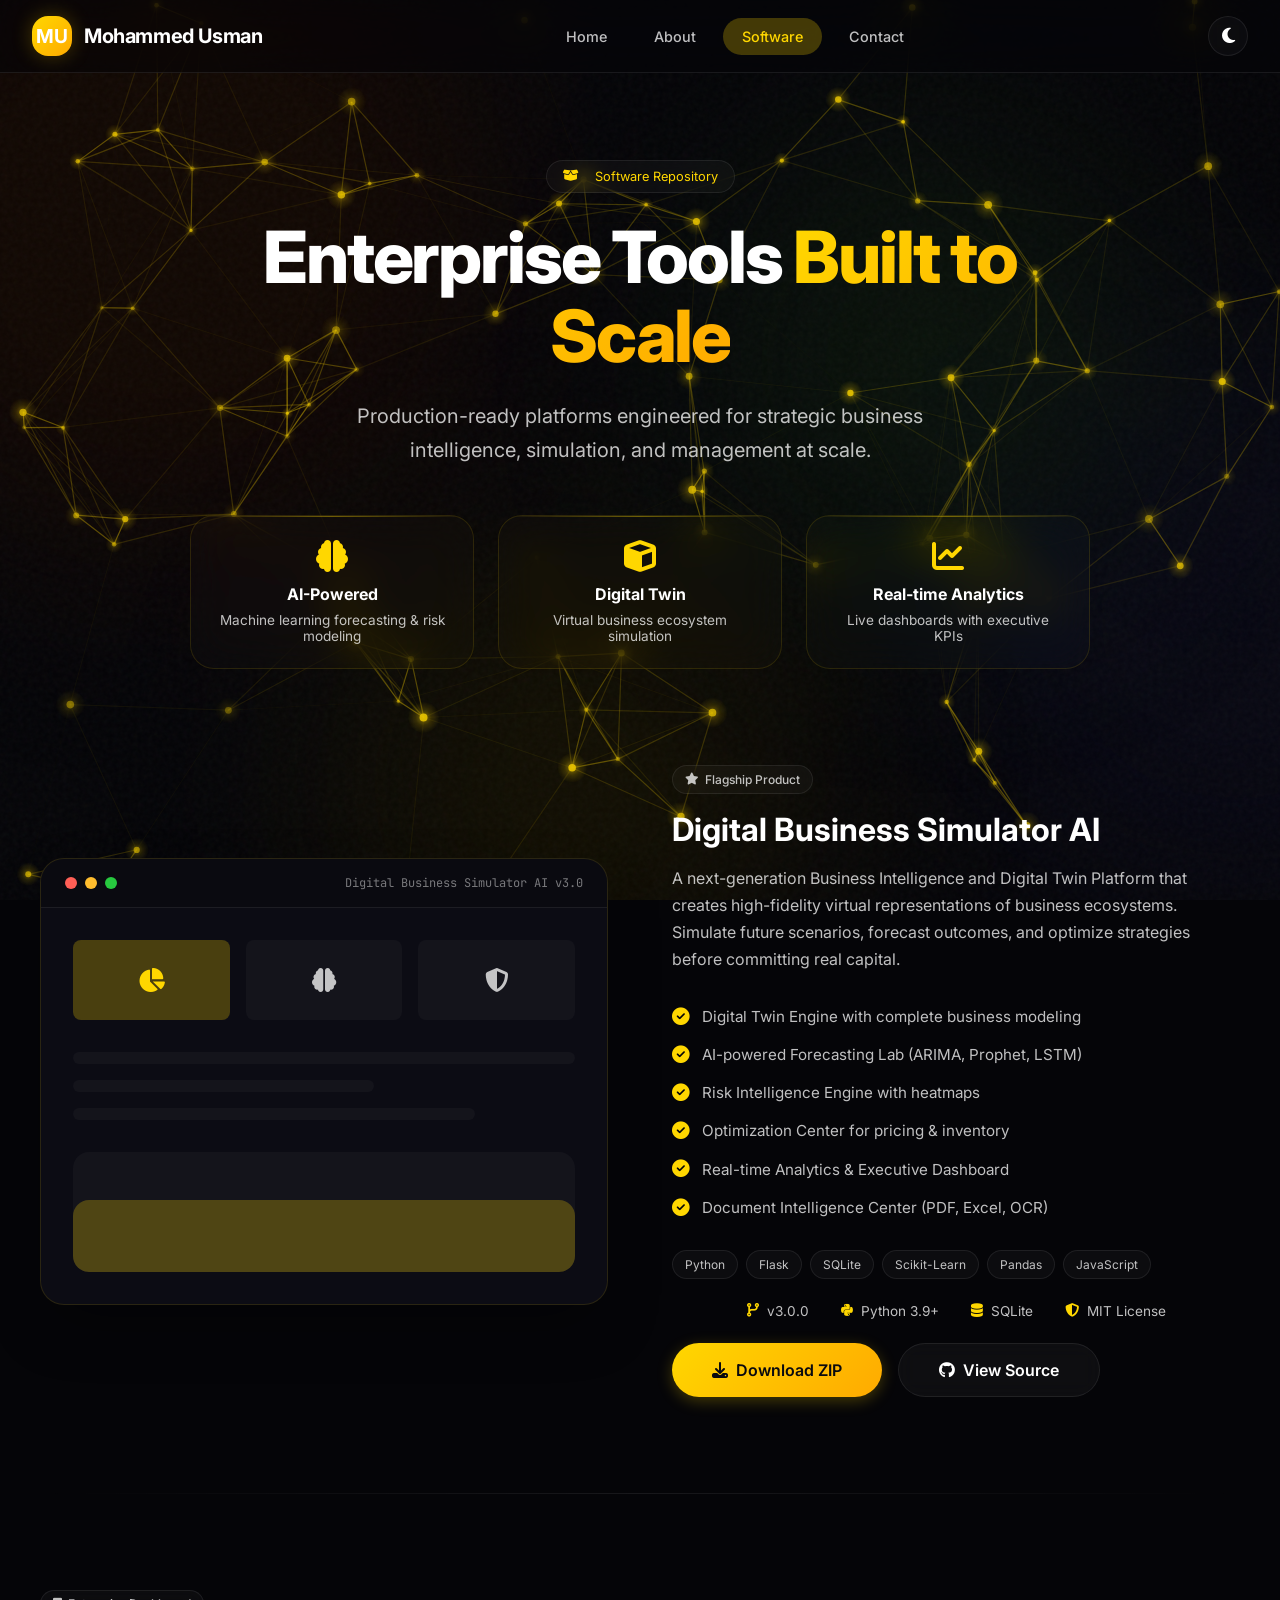
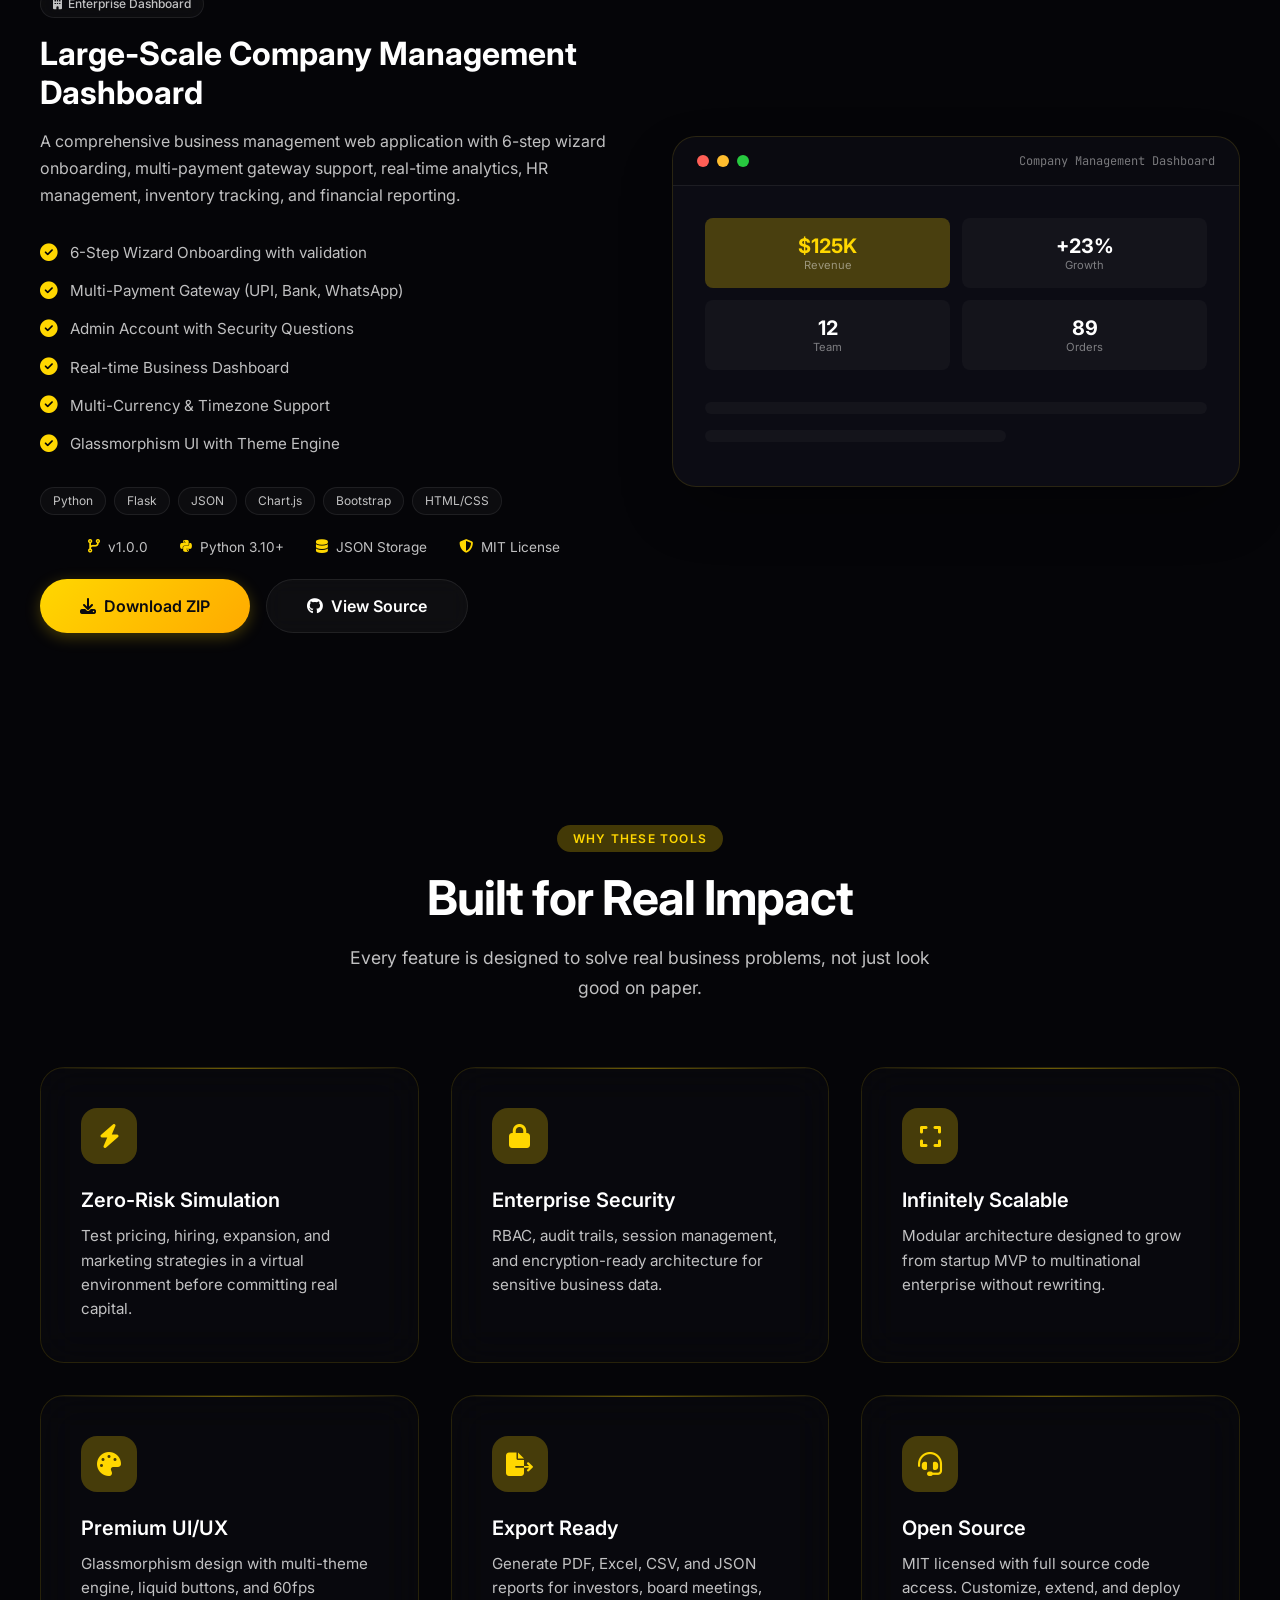
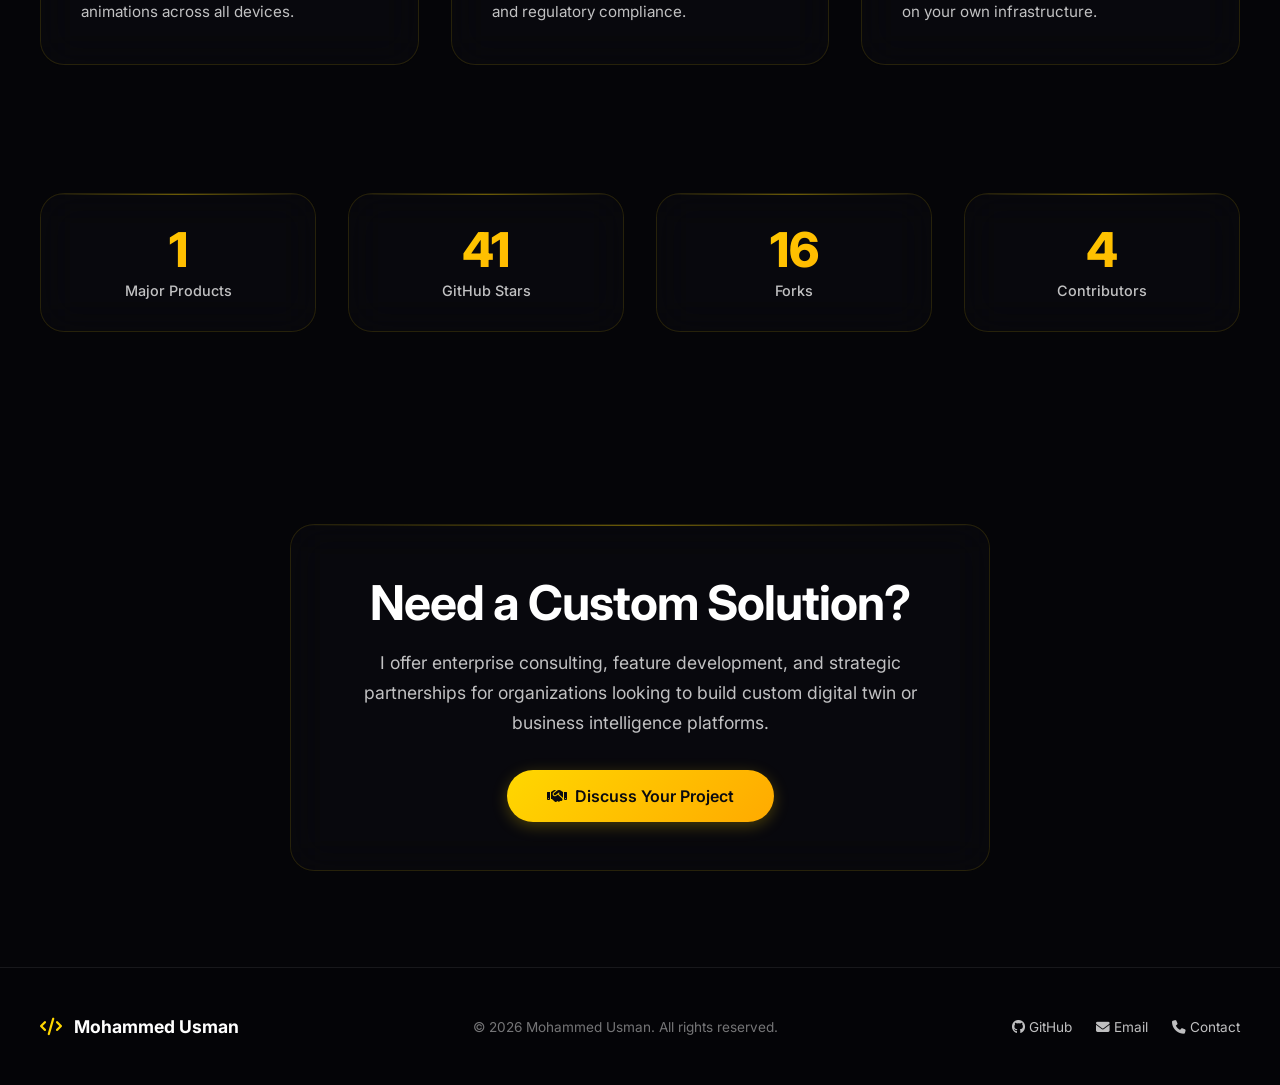
==== software.html @ 1afa6687 "Update download links for Business Simulator ZIP" ====
<!DOCTYPE html>
<html lang="en">
<head>
  <meta charset="UTF-8">
  <meta name="viewport" content="width=device-width, initial-scale=1.0">
  <title>Software | Mohammed Usman — Enterprise Solutions</title>
  <meta name="description" content="Download and explore enterprise software by Mohammed Usman including Digital Business Simulator AI and Large-Scale Company Management Dashboard.">
  <link rel="preconnect" href="https://fonts.googleapis.com">
  <link rel="preconnect" href="https://fonts.gstatic.com" crossorigin>
  <link href="https://fonts.googleapis.com/css2?family=Inter:wght@300;400;500;600;700;800;900&family=JetBrains+Mono:wght@400;500&display=swap" rel="stylesheet">
  <link rel="stylesheet" href="https://cdnjs.cloudflare.com/ajax/libs/font-awesome/6.5.1/css/all.min.css">
  <link rel="stylesheet" href="css/style.css">
</head>
<body class="theme-dark">
  <div class="mesh-bg">
    <div class="mesh-orb"></div>
    <div class="mesh-orb"></div>
    <div class="mesh-orb"></div>
    <div class="mesh-orb"></div>
  </div>
  <div class="noise-overlay"></div>
  <canvas id="networkCanvas" class="network-canvas"></canvas>

  <nav class="glass-nav">
    <div class="nav-container">
      <a href="index.html" class="nav-brand">
        <div class="nav-brand-icon">MU</div>
        <span>Mohammed Usman</span>
      </a>
      <ul class="nav-links" id="navLinks">
        <li><a href="index.html" class="nav-link"><span>Home</span></a></li>
        <li><a href="about.html" class="nav-link"><span>About</span></a></li>
        <li><a href="software.html" class="nav-link active"><span>Software</span></a></li>
        <li><a href="contact.html" class="nav-link"><span>Contact</span></a></li>
      </ul>
      <div class="nav-actions">
        <div class="theme-switcher">
          <button class="theme-btn" data-tooltip="Switch Theme">
            <i class="fas fa-moon"></i>
          </button>
          <div class="theme-dropdown">
            <div class="theme-option active" data-theme="theme-dark">
              <div class="theme-dot dark"></div>
              <span>Dark Gold</span>
            </div>
            <div class="theme-option" data-theme="theme-light">
              <div class="theme-dot light"></div>
              <span>Light Blue</span>
            </div>
            <div class="theme-option" data-theme="theme-neural">
              <div class="theme-dot neural"></div>
              <span>Neural Purple</span>
            </div>
            <div class="theme-option" data-theme="theme-aurora">
              <div class="theme-dot aurora"></div>
              <span>Aurora Green</span>
            </div>
          </div>
        </div>
        <button class="mobile-menu-btn" id="mobileMenuBtn">
          <i class="fas fa-bars"></i>
        </button>
      </div>
    </div>
  </nav>

  <main class="page-content">
    <section class="hero" style="min-height: 50vh; padding-top: 10rem;">
      <div class="hero-content">
        <div class="hero-badge">
          <i class="fas fa-box-open" style="margin-right: 0.5rem;"></i>
          Software Repository
        </div>
        <h1 class="hero-title">
          Enterprise Tools <span class="gradient-text">Built to Scale</span>
        </h1>
        <p class="hero-subtitle">
          Production-ready platforms engineered for strategic business intelligence, simulation, and management at scale.
        </p>

        <!-- Hero feature cards -->
        <div class="software-hero-cards">
          <div class="glass-card software-hero-card animate-on-scroll">
            <i class="fas fa-brain"></i>
            <h4>AI-Powered</h4>
            <p>Machine learning forecasting & risk modeling</p>
          </div>
          <div class="glass-card software-hero-card animate-on-scroll delay-1">
            <i class="fas fa-cube"></i>
            <h4>Digital Twin</h4>
            <p>Virtual business ecosystem simulation</p>
          </div>
          <div class="glass-card software-hero-card animate-on-scroll delay-2">
            <i class="fas fa-chart-line"></i>
            <h4>Real-time Analytics</h4>
            <p>Live dashboards with executive KPIs</p>
          </div>
        </div>
      </div>
    </section>

    <!-- Software 1: Digital Business Simulator -->
    <section class="section" style="padding-top: 2rem;">
      <div class="section-container">
        <div class="software-showcase">
          <div class="software-preview animate-on-scroll">
            <div class="software-mockup">
              <div class="mockup-header">
                <div class="mockup-dot red"></div>
                <div class="mockup-dot yellow"></div>
                <div class="mockup-dot green"></div>
                <span style="margin-left: auto; font-size: 0.75rem; color: var(--text-muted); font-family: var(--font-mono);">Digital Business Simulator AI v3.0</span>
              </div>
              <div class="mockup-body">
                <div style="display: flex; gap: 1rem; margin-bottom: 1rem;">
                  <div style="flex: 1; height: 80px; background: var(--accent-glow); border-radius: var(--radius-sm); display: flex; align-items: center; justify-content: center; color: var(--accent-primary); font-weight: 700;">
                    <i class="fas fa-chart-pie" style="font-size: 1.5rem;"></i>
                  </div>
                  <div style="flex: 1; height: 80px; background: var(--glass-bg); border-radius: var(--radius-sm); display: flex; align-items: center; justify-content: center; color: var(--text-secondary);">
                    <i class="fas fa-brain" style="font-size: 1.5rem;"></i>
                  </div>
                  <div style="flex: 1; height: 80px; background: var(--glass-bg); border-radius: var(--radius-sm); display: flex; align-items: center; justify-content: center; color: var(--text-secondary);">
                    <i class="fas fa-shield-halved" style="font-size: 1.5rem;"></i>
                  </div>
                </div>
                <div class="mockup-line"></div>
                <div class="mockup-line short"></div>
                <div class="mockup-line short" style="width: 80%;"></div>
                <div class="mockup-chart"></div>
              </div>
            </div>
          </div>

          <div class="software-info animate-on-scroll delay-1">
            <span class="glass-badge" style="margin-bottom: 1rem;"><i class="fas fa-star"></i> Flagship Product</span>
            <h2 style="font-size: 2rem; margin-bottom: 1rem;">Digital Business Simulator AI</h2>
            <p style="color: var(--text-secondary); line-height: 1.7; margin-bottom: 1.5rem;">
              A next-generation Business Intelligence and Digital Twin Platform that creates high-fidelity virtual representations of business ecosystems. Simulate future scenarios, forecast outcomes, and optimize strategies before committing real capital.
            </p>

            <ul class="feature-list">
              <li><i class="fas fa-check-circle"></i> Digital Twin Engine with complete business modeling</li>
              <li><i class="fas fa-check-circle"></i> AI-powered Forecasting Lab (ARIMA, Prophet, LSTM)</li>
              <li><i class="fas fa-check-circle"></i> Risk Intelligence Engine with heatmaps</li>
              <li><i class="fas fa-check-circle"></i> Optimization Center for pricing & inventory</li>
              <li><i class="fas fa-check-circle"></i> Real-time Analytics & Executive Dashboard</li>
              <li><i class="fas fa-check-circle"></i> Document Intelligence Center (PDF, Excel, OCR)</li>
            </ul>

            <div class="tech-stack-row">
              <span class="tech-pill">Python</span>
              <span class="tech-pill">Flask</span>
              <span class="tech-pill">SQLite</span>
              <span class="tech-pill">Scikit-Learn</span>
              <span class="tech-pill">Pandas</span>
              <span class="tech-pill">JavaScript</span>
            </div>

            <div class="download-meta" style="margin-top: 1.5rem;">
              <div class="download-meta-item">
                <i class="fas fa-code-branch"></i>
                <span>v3.0.0</span>
              </div>
              <div class="download-meta-item">
                <i class="fab fa-python"></i>
                <span>Python 3.9+</span>
              </div>
              <div class="download-meta-item">
                <i class="fas fa-database"></i>
                <span>SQLite</span>
              </div>
              <div class="download-meta-item">
                <i class="fas fa-shield-halved"></i>
                <span>MIT License</span>
              </div>
            </div>

            <div style="display: flex; gap: 1rem; margin-top: 1.5rem; flex-wrap: wrap;">
              <a href="https://download1073.mediafire.com/sjd6o6lho2xgXbpaB-WO19_ZDTn7MifgQ4w8RXs_MBrfGImbQmemzgSBcQf8DGmuEdd3Z8ZJ3WdRXM5tF4DjHqYl5RBY_prVe9mv9QGWt5WfCpVBbEMTEvRetF6_hwlUlehiBQ35XHfHLnQ6JlCXYC--nzqxJXc8Y_FhvbX67sMS/mra6aff4ukzw7sr/Business-Simulator-Win64.zip" class="btn btn-primary btn-lg btn-liquid btn-download" download>
                <i class="fas fa-download"></i>
                Download ZIP
              </a>
              <a href="https://github.com/issu321/Large-Scale-Company-Management-Dashboard" target="_blank" class="btn btn-secondary btn-lg">
                <i class="fab fa-github"></i>
                View Source
              </a>
            </div>
          </div>
        </div>
      </div>
    </section>

    <div class="glass-divider" style="max-width: 1200px; margin: 0 auto;"></div>

    <!-- Software 2: Large-Scale Dashboard -->
    <section class="section">
      <div class="section-container">
        <div class="software-showcase" style="direction: rtl;">
          <div class="software-preview animate-on-scroll" style="direction: ltr;">
            <div class="software-mockup">
              <div class="mockup-header">
                <div class="mockup-dot red"></div>
                <div class="mockup-dot yellow"></div>
                <div class="mockup-dot green"></div>
                <span style="margin-left: auto; font-size: 0.75rem; color: var(--text-muted); font-family: var(--font-mono);">Company Management Dashboard</span>
              </div>
              <div class="mockup-body">
                <div style="display: grid; grid-template-columns: 1fr 1fr; gap: 0.75rem; margin-bottom: 1rem;">
                  <div style="padding: 1rem; background: var(--accent-glow); border-radius: var(--radius-sm); text-align: center;">
                    <div style="font-size: 1.25rem; font-weight: 700; color: var(--accent-primary);">$125K</div>
                    <div style="font-size: 0.7rem; color: var(--text-muted);">Revenue</div>
                  </div>
                  <div style="padding: 1rem; background: var(--glass-bg); border-radius: var(--radius-sm); text-align: center;">
                    <div style="font-size: 1.25rem; font-weight: 700; color: var(--text-primary);">+23%</div>
                    <div style="font-size: 0.7rem; color: var(--text-muted);">Growth</div>
                  </div>
                  <div style="padding: 1rem; background: var(--glass-bg); border-radius: var(--radius-sm); text-align: center;">
                    <div style="font-size: 1.25rem; font-weight: 700; color: var(--text-primary);">12</div>
                    <div style="font-size: 0.7rem; color: var(--text-muted);">Team</div>
                  </div>
                  <div style="padding: 1rem; background: var(--glass-bg); border-radius: var(--radius-sm); text-align: center;">
                    <div style="font-size: 1.25rem; font-weight: 700; color: var(--text-primary);">89</div>
                    <div style="font-size: 0.7rem; color: var(--text-muted);">Orders</div>
                  </div>
                </div>
                <div class="mockup-line"></div>
                <div class="mockup-line short"></div>
              </div>
            </div>
          </div>

          <div class="software-info animate-on-scroll delay-1" style="direction: ltr;">
            <span class="glass-badge" style="margin-bottom: 1rem;"><i class="fas fa-building"></i> Enterprise Dashboard</span>
            <h2 style="font-size: 2rem; margin-bottom: 1rem;">Large-Scale Company Management Dashboard</h2>
            <p style="color: var(--text-secondary); line-height: 1.7; margin-bottom: 1.5rem;">
              A comprehensive business management web application with 6-step wizard onboarding, multi-payment gateway support, real-time analytics, HR management, inventory tracking, and financial reporting.
            </p>

            <ul class="feature-list">
              <li><i class="fas fa-check-circle"></i> 6-Step Wizard Onboarding with validation</li>
              <li><i class="fas fa-check-circle"></i> Multi-Payment Gateway (UPI, Bank, WhatsApp)</li>
              <li><i class="fas fa-check-circle"></i> Admin Account with Security Questions</li>
              <li><i class="fas fa-check-circle"></i> Real-time Business Dashboard</li>
              <li><i class="fas fa-check-circle"></i> Multi-Currency & Timezone Support</li>
              <li><i class="fas fa-check-circle"></i> Glassmorphism UI with Theme Engine</li>
            </ul>

            <div class="tech-stack-row">
              <span class="tech-pill">Python</span>
              <span class="tech-pill">Flask</span>
              <span class="tech-pill">JSON</span>
              <span class="tech-pill">Chart.js</span>
              <span class="tech-pill">Bootstrap</span>
              <span class="tech-pill">HTML/CSS</span>
            </div>

            <div class="download-meta" style="margin-top: 1.5rem;">
              <div class="download-meta-item">
                <i class="fas fa-code-branch"></i>
                <span>v1.0.0</span>
              </div>
              <div class="download-meta-item">
                <i class="fab fa-python"></i>
                <span>Python 3.10+</span>
              </div>
              <div class="download-meta-item">
                <i class="fas fa-database"></i>
                <span>JSON Storage</span>
              </div>
              <div class="download-meta-item">
                <i class="fas fa-shield-halved"></i>
                <span>MIT License</span>
              </div>
            </div>

            <div style="display: flex; gap: 1rem; margin-top: 1.5rem; flex-wrap: wrap;">
              <a href="https://download1073.mediafire.com/sjd6o6lho2xgXbpaB-WO19_ZDTn7MifgQ4w8RXs_MBrfGImbQmemzgSBcQf8DGmuEdd3Z8ZJ3WdRXM5tF4DjHqYl5RBY_prVe9mv9QGWt5WfCpVBbEMTEvRetF6_hwlUlehiBQ35XHfHLnQ6JlCXYC--nzqxJXc8Y_FhvbX67sMS/mra6aff4ukzw7sr/Business-Simulator-Win64.zip" class="btn btn-primary btn-lg btn-liquid btn-download" download>
                <i class="fas fa-download"></i>
                Download ZIP
              </a>
              <a href="https://github.com/issu321/Large-Scale-Company-Management-Dashboard" target="_blank" class="btn btn-secondary btn-lg">
                <i class="fab fa-github"></i>
                View Source
              </a>
            </div>
          </div>
        </div>
      </div>
    </section>

    <!-- Why Choose Section -->
    <section class="section">
      <div class="section-container">
        <div class="section-header animate-on-scroll">
          <span class="section-label">Why These Tools</span>
          <h2 class="section-title">Built for Real Impact</h2>
          <p class="section-desc">Every feature is designed to solve real business problems, not just look good on paper.</p>
        </div>
        <div class="grid-3">
          <div class="glass-card feature-card animate-on-scroll">
            <div class="feature-icon"><i class="fas fa-bolt"></i></div>
            <h3 class="feature-title">Zero-Risk Simulation</h3>
            <p class="feature-desc">Test pricing, hiring, expansion, and marketing strategies in a virtual environment before committing real capital.</p>
          </div>
          <div class="glass-card feature-card animate-on-scroll delay-1">
            <div class="feature-icon"><i class="fas fa-lock"></i></div>
            <h3 class="feature-title">Enterprise Security</h3>
            <p class="feature-desc">RBAC, audit trails, session management, and encryption-ready architecture for sensitive business data.</p>
          </div>
          <div class="glass-card feature-card animate-on-scroll delay-2">
            <div class="feature-icon"><i class="fas fa-expand"></i></div>
            <h3 class="feature-title">Infinitely Scalable</h3>
            <p class="feature-desc">Modular architecture designed to grow from startup MVP to multinational enterprise without rewriting.</p>
          </div>
          <div class="glass-card feature-card animate-on-scroll">
            <div class="feature-icon"><i class="fas fa-palette"></i></div>
            <h3 class="feature-title">Premium UI/UX</h3>
            <p class="feature-desc">Glassmorphism design with multi-theme engine, liquid buttons, and 60fps animations across all devices.</p>
          </div>
          <div class="glass-card feature-card animate-on-scroll delay-1">
            <div class="feature-icon"><i class="fas fa-file-export"></i></div>
            <h3 class="feature-title">Export Ready</h3>
            <p class="feature-desc">Generate PDF, Excel, CSV, and JSON reports for investors, board meetings, and regulatory compliance.</p>
          </div>
          <div class="glass-card feature-card animate-on-scroll delay-2">
            <div class="feature-icon"><i class="fas fa-headset"></i></div>
            <h3 class="feature-title">Open Source</h3>
            <p class="feature-desc">MIT licensed with full source code access. Customize, extend, and deploy on your own infrastructure.</p>
          </div>
        </div>
      </div>
    </section>

    <!-- Quick Stats -->
    <section class="section" style="padding-top: 2rem;">
      <div class="section-container">
        <div class="grid-4">
          <div class="glass-card stat-card animate-on-scroll">
            <div class="stat-number counter" data-target="2" data-duration="1500">0</div>
            <div class="stat-label">Major Products</div>
          </div>
          <div class="glass-card stat-card animate-on-scroll delay-1">
            <div class="stat-number counter" data-target="50" data-duration="2000">0</div>
            <div class="stat-label">GitHub Stars</div>
          </div>
          <div class="glass-card stat-card animate-on-scroll delay-2">
            <div class="stat-number counter" data-target="20" data-duration="2000">0</div>
            <div class="stat-label">Forks</div>
          </div>
          <div class="glass-card stat-card animate-on-scroll delay-3">
            <div class="stat-number counter" data-target="5" data-duration="2000">0</div>
            <div class="stat-label">Contributors</div>
          </div>
        </div>
      </div>
    </section>

    <!-- CTA -->
    <section class="section" style="padding-bottom: 6rem;">
      <div class="section-container" style="text-align: center;">
        <div class="glass-card animate-on-scroll" style="max-width: 700px; margin: 0 auto; padding: 3rem;">
          <h2 class="section-title" style="margin-bottom: 1rem;">Need a Custom Solution?</h2>
          <p class="section-desc" style="margin-bottom: 2rem;">
            I offer enterprise consulting, feature development, and strategic partnerships for organizations looking to build custom digital twin or business intelligence platforms.
          </p>
          <a href="contact.html" class="btn btn-primary btn-lg btn-liquid">
            <i class="fas fa-handshake"></i>
            Discuss Your Project
          </a>
        </div>
      </div>
    </section>
  </main>

  <footer class="footer">
    <div class="footer-container">
      <div class="footer-brand">
        <i class="fas fa-code" style="margin-right: 0.5rem; color: var(--accent-primary);"></i>
        Mohammed Usman
      </div>
      <div class="footer-copy">
        &copy; 2026 Mohammed Usman. All rights reserved.
      </div>
      <div class="footer-links">
        <a href="https://github.com/issu321" target="_blank"><i class="fab fa-github"></i> GitHub</a>
        <a href="mailto:jaafreeusman@gmail.com"><i class="fas fa-envelope"></i> Email</a>
        <a href="contact.html"><i class="fas fa-phone"></i> Contact</a>
      </div>
    </div>
  </footer>

  <script src="js/main.js"></script>
</body>
</html>
---- css/style.css ----
:root {
  --font-primary: 'Inter', -apple-system, BlinkMacSystemFont, 'Segoe UI', sans-serif;
  --font-mono: 'JetBrains Mono', 'Fira Code', monospace;
  --transition-fast: 0.2s cubic-bezier(0.4, 0, 0.2, 1);
  --transition-medium: 0.4s cubic-bezier(0.4, 0, 0.2, 1);
  --transition-slow: 0.8s cubic-bezier(0.4, 0, 0.2, 1);
  --glass-border: rgba(255, 255, 255, 0.08);
  --glass-bg: rgba(255, 255, 255, 0.03);
  --glass-bg-hover: rgba(255, 255, 255, 0.06);
  --glass-shadow: 0 8px 32px 0 rgba(0, 0, 0, 0.37);
  --radius-sm: 8px;
  --radius-md: 16px;
  --radius-lg: 24px;
  --radius-xl: 32px;
  --radius-full: 9999px;
}

.theme-dark {
  --bg-primary: #050508;
  --bg-secondary: #0c0c14;
  --bg-tertiary: #121220;
  --text-primary: #ffffff;
  --text-secondary: rgba(255, 255, 255, 0.75);
  --text-muted: rgba(255, 255, 255, 0.45);
  --accent-primary: #ffd700;
  --accent-secondary: #ffaa00;
  --accent-glow: rgba(255, 215, 0, 0.25);
  --accent-gradient: linear-gradient(135deg, #ffd700 0%, #ffaa00 100%);
  --mesh-color-1: #1a0a00;
  --mesh-color-2: #0a0a1a;
  --mesh-color-3: #1a1500;
  --mesh-color-4: #0d1a0d;
  --nav-bg: rgba(5, 5, 8, 0.65);
  --card-bg: rgba(255, 255, 255, 0.015);
  --card-bg-hover: rgba(255, 255, 255, 0.04);
  --card-border: rgba(255, 215, 0, 0.12);
  --input-bg: rgba(255, 255, 255, 0.04);
  --input-border: rgba(255, 255, 255, 0.08);
  --btn-primary-bg: linear-gradient(135deg, #ffd700 0%, #ffaa00 100%);
  --btn-primary-text: #0a0a0f;
  --btn-secondary-bg: rgba(255, 255, 255, 0.04);
  --btn-secondary-text: #ffffff;
  --success: #00ff88;
  --warning: #ffaa00;
  --error: #ff4757;
  --link-color: #ffd700;
  --network-line: 255, 215, 0;
  --network-node: 255, 215, 0;
}

.theme-light {
  --bg-primary: #eef1f6;
  --bg-secondary: #ffffff;
  --bg-tertiary: #e2e8f0;
  --text-primary: #0f172a;
  --text-secondary: rgba(15, 23, 42, 0.7);
  --text-muted: rgba(15, 23, 42, 0.45);
  --accent-primary: #0066cc;
  --accent-secondary: #0099ff;
  --accent-glow: rgba(0, 102, 204, 0.15);
  --accent-gradient: linear-gradient(135deg, #0066cc 0%, #0099ff 100%);
  --mesh-color-1: #dbeafe;
  --mesh-color-2: #f3e8ff;
  --mesh-color-3: #dcfce7;
  --mesh-color-4: #fef3c7;
  --nav-bg: rgba(255, 255, 255, 0.6);
  --card-bg: rgba(255, 255, 255, 0.35);
  --card-bg-hover: rgba(255, 255, 255, 0.55);
  --card-border: rgba(0, 102, 204, 0.12);
  --input-bg: rgba(255, 255, 255, 0.7);
  --input-border: rgba(0, 0, 0, 0.08);
  --btn-primary-bg: linear-gradient(135deg, #0066cc 0%, #0099ff 100%);
  --btn-primary-text: #ffffff;
  --btn-secondary-bg: rgba(0, 0, 0, 0.04);
  --btn-secondary-text: #0f172a;
  --success: #00cc66;
  --warning: #ff9900;
  --error: #cc0000;
  --link-color: #0066cc;
  --network-line: 0, 102, 204;
  --network-node: 0, 153, 255;
}

.theme-neural {
  --bg-primary: #080214;
  --bg-secondary: #100828;
  --bg-tertiary: #180d3a;
  --text-primary: #e8e0ff;
  --text-secondary: rgba(232, 224, 255, 0.75);
  --text-muted: rgba(232, 224, 255, 0.45);
  --accent-primary: #00f5d4;
  --accent-secondary: #c77dff;
  --accent-glow: rgba(0, 245, 212, 0.25);
  --accent-gradient: linear-gradient(135deg, #00f5d4 0%, #c77dff 100%);
  --mesh-color-1: #12052e;
  --mesh-color-2: #05122e;
  --mesh-color-3: #1a0520;
  --mesh-color-4: #05201a;
  --nav-bg: rgba(8, 2, 20, 0.65);
  --card-bg: rgba(255, 255, 255, 0.015);
  --card-bg-hover: rgba(255, 255, 255, 0.04);
  --card-border: rgba(0, 245, 212, 0.12);
  --input-bg: rgba(255, 255, 255, 0.04);
  --input-border: rgba(255, 255, 255, 0.08);
  --btn-primary-bg: linear-gradient(135deg, #00f5d4 0%, #c77dff 100%);
  --btn-primary-text: #080214;
  --btn-secondary-bg: rgba(255, 255, 255, 0.04);
  --btn-secondary-text: #e8e0ff;
  --success: #00f5d4;
  --warning: #ffbd00;
  --error: #ff006e;
  --link-color: #00f5d4;
  --network-line: 0, 245, 212;
  --network-node: 199, 125, 255;
}

.theme-aurora {
  --bg-primary: #001015;
  --bg-secondary: #001a22;
  --bg-tertiary: #002a35;
  --text-primary: #e0fbfc;
  --text-secondary: rgba(224, 251, 252, 0.75);
  --text-muted: rgba(224, 251, 252, 0.45);
  --accent-primary: #00ff88;
  --accent-secondary: #00d4ff;
  --accent-glow: rgba(0, 255, 136, 0.25);
  --accent-gradient: linear-gradient(135deg, #00ff88 0%, #00d4ff 100%);
  --mesh-color-1: #001a10;
  --mesh-color-2: #00101a;
  --mesh-color-3: #0a1a00;
  --mesh-color-4: #1a0010;
  --nav-bg: rgba(0, 16, 21, 0.65);
  --card-bg: rgba(255, 255, 255, 0.015);
  --card-bg-hover: rgba(255, 255, 255, 0.04);
  --card-border: rgba(0, 255, 136, 0.12);
  --input-bg: rgba(255, 255, 255, 0.04);
  --input-border: rgba(255, 255, 255, 0.08);
  --btn-primary-bg: linear-gradient(135deg, #00ff88 0%, #00d4ff 100%);
  --btn-primary-text: #001015;
  --btn-secondary-bg: rgba(255, 255, 255, 0.04);
  --btn-secondary-text: #e0fbfc;
  --success: #00ff88;
  --warning: #ffb703;
  --error: #ff006e;
  --link-color: #00ff88;
  --network-line: 0, 255, 136;
  --network-node: 0, 212, 255;
}

*, *::before, *::after { margin: 0; padding: 0; box-sizing: border-box; }
html { scroll-behavior: smooth; font-size: 16px; }

body {
  font-family: var(--font-primary);
  background-color: var(--bg-primary);
  color: var(--text-primary);
  min-height: 100vh;
  overflow-x: hidden;
  transition: background-color var(--transition-slow), color var(--transition-slow);
  -webkit-font-smoothing: antialiased;
  -moz-osx-font-smoothing: grayscale;
}

a { color: var(--link-color); text-decoration: none; transition: color var(--transition-fast), opacity var(--transition-fast); }
a:hover { opacity: 0.85; }
img { max-width: 100%; height: auto; display: block; }

/* MESH BG */
.mesh-bg { position: fixed; top: 0; left: 0; width: 100%; height: 100%; z-index: -1; overflow: hidden; pointer-events: none; }
.mesh-orb { position: absolute; border-radius: 50%; filter: blur(100px); opacity: 0.6; animation: orbFloat 25s ease-in-out infinite; }
.mesh-orb:nth-child(1) { width: 700px; height: 700px; background: var(--mesh-color-1); top: -15%; left: -15%; animation-delay: 0s; }
.mesh-orb:nth-child(2) { width: 600px; height: 600px; background: var(--mesh-color-2); top: 35%; right: -20%; animation-delay: -6s; }
.mesh-orb:nth-child(3) { width: 500px; height: 500px; background: var(--mesh-color-3); bottom: -15%; left: 25%; animation-delay: -12s; }
.mesh-orb:nth-child(4) { width: 450px; height: 450px; background: var(--mesh-color-4); top: 15%; left: 55%; animation-delay: -18s; }
@keyframes orbFloat {
  0%, 100% { transform: translate(0, 0) scale(1); }
  25% { transform: translate(60px, -40px) scale(1.12); }
  50% { transform: translate(-40px, 60px) scale(0.92); }
  75% { transform: translate(50px, 50px) scale(1.08); }
}

.noise-overlay { position: fixed; top: 0; left: 0; width: 100%; height: 100%; z-index: -1; opacity: 0.04; pointer-events: none;
  background-image: url("data:image/svg+xml,%3Csvg viewBox='0 0 200 200' xmlns='http://www.w3.org/2000/svg'%3E%3Cfilter id='n'%3E%3CfeTurbulence type='fractalNoise' baseFrequency='0.9' numOctaves='4' stitchTiles='stitch'/%3E%3C/filter%3E%3Crect width='100%25' height='100%25' filter='url(%23n)'/%3E%3C/svg%3E");
}

.network-canvas { position: fixed; top: 0; left: 0; width: 100%; height: 100%; z-index: 0; opacity: 0.9; pointer-events: none; }

/* NAV */
.glass-nav { position: fixed; top: 0; left: 0; right: 0; z-index: 1000; padding: 1rem 2rem;
  background: var(--nav-bg); backdrop-filter: blur(24px) saturate(180%); -webkit-backdrop-filter: blur(24px) saturate(180%);
  border-bottom: 1px solid var(--glass-border); transition: all var(--transition-medium);
}
.nav-container { max-width: 1400px; margin: 0 auto; display: flex; align-items: center; justify-content: space-between; }
.nav-brand { display: flex; align-items: center; gap: 0.75rem; font-weight: 700; font-size: 1.25rem; color: var(--text-primary); letter-spacing: -0.02em; }
.nav-brand-icon { width: 40px; height: 40px; background: var(--accent-gradient); border-radius: var(--radius-md);
  display: flex; align-items: center; justify-content: center; font-size: 1.2rem; box-shadow: 0 0 20px var(--accent-glow); }
.nav-links { display: flex; align-items: center; gap: 0.5rem; list-style: none; }
.nav-link { padding: 0.6rem 1.2rem; border-radius: var(--radius-full); color: var(--text-secondary); font-weight: 500; font-size: 0.9rem;
  transition: all var(--transition-fast); position: relative; overflow: hidden; }
.nav-link::before { content: ''; position: absolute; inset: 0; background: var(--accent-glow); border-radius: var(--radius-full); opacity: 0; transform: scale(0.8); transition: all var(--transition-fast); }
.nav-link:hover::before, .nav-link.active::before { opacity: 1; transform: scale(1); }
.nav-link:hover, .nav-link.active { color: var(--accent-primary); }
.nav-link span { position: relative; z-index: 1; }
.nav-actions { display: flex; align-items: center; gap: 1rem; }

.theme-switcher { position: relative; }
.theme-btn { width: 40px; height: 40px; border-radius: var(--radius-full); border: 1px solid var(--glass-border); background: var(--glass-bg);
  backdrop-filter: blur(10px); color: var(--text-primary); cursor: pointer; display: flex; align-items: center; justify-content: center;
  font-size: 1.1rem; transition: all var(--transition-fast); }
.theme-btn:hover { background: var(--glass-bg-hover); transform: scale(1.1); box-shadow: 0 0 20px var(--accent-glow); }
.theme-dropdown { position: absolute; top: calc(100% + 0.5rem); right: 0; background: var(--card-bg); backdrop-filter: blur(24px);
  border: 1px solid var(--card-border); border-radius: var(--radius-md); padding: 0.5rem; min-width: 170px;
  opacity: 0; visibility: hidden; transform: translateY(-10px); transition: all var(--transition-fast); box-shadow: var(--glass-shadow); }
.theme-dropdown.active { opacity: 1; visibility: visible; transform: translateY(0); }
.theme-option { display: flex; align-items: center; gap: 0.75rem; padding: 0.6rem 1rem; border-radius: var(--radius-sm); cursor: pointer;
  transition: all var(--transition-fast); color: var(--text-secondary); font-size: 0.85rem; }
.theme-option:hover { background: var(--glass-bg-hover); color: var(--text-primary); }
.theme-option.active { background: var(--accent-glow); color: var(--accent-primary); }
.theme-dot { width: 12px; height: 12px; border-radius: 50%; border: 2px solid var(--glass-border); }
.theme-dot.dark { background: #0a0a0f; border-color: #ffd700; }
.theme-dot.light { background: #f0f2f5; border-color: #0066cc; }
.theme-dot.neural { background: linear-gradient(135deg, #00f5d4, #c77dff); }
.theme-dot.aurora { background: linear-gradient(135deg, #00ff88, #00d4ff); }

.mobile-menu-btn { display: none; width: 40px; height: 40px; border-radius: var(--radius-full); border: 1px solid var(--glass-border);
  background: var(--glass-bg); color: var(--text-primary); cursor: pointer; align-items: center; justify-content: center; font-size: 1.2rem; }

/* GLASS CARDS - MORE TRANSPARENT */
.glass-card {
  background: var(--card-bg);
  backdrop-filter: blur(20px) saturate(160%);
  -webkit-backdrop-filter: blur(20px) saturate(160%);
  border: 1px solid var(--card-border);
  border-radius: var(--radius-lg);
  padding: 2rem;
  transition: all var(--transition-medium);
  position: relative;
  overflow: hidden;
}
.glass-card::before {
  content: ''; position: absolute; top: 0; left: 0; right: 0; height: 1px;
  background: linear-gradient(90deg, transparent, var(--accent-primary), transparent); opacity: 0.4;
}
.glass-card:hover {
  transform: translateY(-4px);
  background: var(--card-bg-hover);
  box-shadow: 0 20px 50px rgba(0, 0, 0, 0.25), 0 0 25px var(--accent-glow);
  border-color: var(--accent-primary);
}
.glass-card-strong {
  background: rgba(255, 255, 255, 0.025);
  backdrop-filter: blur(28px) saturate(180%);
  -webkit-backdrop-filter: blur(28px) saturate(180%);
  border: 1px solid rgba(255, 255, 255, 0.08);
  box-shadow: 0 8px 32px 0 rgba(0, 0, 0, 0.3), inset 0 1px 0 rgba(255, 255, 255, 0.06);
}
.theme-light .glass-card-strong {
  background: rgba(255, 255, 255, 0.45);
  border: 1px solid rgba(0, 0, 0, 0.06);
  box-shadow: 0 8px 32px 0 rgba(0, 0, 0, 0.1), inset 0 1px 0 rgba(255, 255, 255, 0.5);
}

/* BUTTONS */
.btn { display: inline-flex; align-items: center; justify-content: center; gap: 0.5rem; padding: 0.875rem 1.75rem;
  border-radius: var(--radius-full); font-weight: 600; font-size: 0.9rem; cursor: pointer; border: none;
  transition: all var(--transition-fast); position: relative; overflow: hidden; font-family: var(--font-primary); }
.btn-primary { background: var(--btn-primary-bg); color: var(--btn-primary-text); box-shadow: 0 4px 15px var(--accent-glow); }
.btn-primary:hover { transform: translateY(-2px); box-shadow: 0 8px 25px var(--accent-glow); }
.btn-primary:active { transform: translateY(0); }
.btn-secondary { background: var(--btn-secondary-bg); color: var(--btn-secondary-text); border: 1px solid var(--glass-border); backdrop-filter: blur(10px); }
.btn-secondary:hover { background: var(--glass-bg-hover); border-color: var(--accent-primary); box-shadow: 0 0 20px var(--accent-glow); }
.btn-glass { background: rgba(255, 255, 255, 0.04); backdrop-filter: blur(10px); border: 1px solid rgba(255, 255, 255, 0.08); color: var(--text-primary); box-shadow: 0 4px 15px rgba(0, 0, 0, 0.15); }
.btn-glass:hover { background: rgba(255, 255, 255, 0.08); border-color: var(--accent-primary); box-shadow: 0 0 20px var(--accent-glow); }
.btn-lg { padding: 1rem 2.5rem; font-size: 1rem; }
.btn-sm { padding: 0.6rem 1.2rem; font-size: 0.8rem; }

.btn-liquid { position: relative; z-index: 1; overflow: hidden; }
.btn-liquid::after { content: ''; position: absolute; top: 50%; left: 50%; width: 0; height: 0;
  background: rgba(255, 255, 255, 0.2); border-radius: 50%; transform: translate(-50%, -50%);
  transition: width 0.6s ease, height 0.6s ease; z-index: -1; }
.btn-liquid:hover::after { width: 300px; height: 300px; }

/* HERO */
.hero { min-height: 100vh; display: flex; align-items: center; justify-content: center; padding: 8rem 2rem 4rem; position: relative; overflow: hidden; }
.hero-content { max-width: 900px; text-align: center; z-index: 2; position: relative; }
.hero-badge { display: inline-flex; align-items: center; gap: 0.5rem; padding: 0.5rem 1rem;
  background: var(--glass-bg); backdrop-filter: blur(10px); border: 1px solid var(--glass-border);
  border-radius: var(--radius-full); font-size: 0.8rem; color: var(--accent-primary); margin-bottom: 1.5rem; animation: fadeInUp 0.6s ease-out; }
.hero-badge .pulse-dot { width: 8px; height: 8px; background: var(--accent-primary); border-radius: 50%; animation: pulse 2s infinite; }
@keyframes pulse { 0% { box-shadow: 0 0 0 0 var(--accent-glow); } 70% { box-shadow: 0 0 0 10px rgba(0,0,0,0); } 100% { box-shadow: 0 0 0 0 rgba(0,0,0,0); } }
.hero-title { font-size: clamp(2.5rem, 6vw, 4.5rem); font-weight: 800; line-height: 1.1; margin-bottom: 1.5rem; letter-spacing: -0.03em; animation: fadeInUp 0.6s ease-out 0.1s both; }
.hero-title .gradient-text { background: var(--accent-gradient); -webkit-background-clip: text; -webkit-text-fill-color: transparent; background-clip: text; }
.hero-subtitle { font-size: clamp(1rem, 2vw, 1.25rem); color: var(--text-secondary); line-height: 1.7; max-width: 600px; margin: 0 auto 2.5rem; animation: fadeInUp 0.6s ease-out 0.2s both; }
.hero-actions { display: flex; gap: 1rem; justify-content: center; flex-wrap: wrap; animation: fadeInUp 0.6s ease-out 0.3s both; }

/* SECTIONS */
.section { padding: 6rem 2rem; position: relative; z-index: 1; }
.section-container { max-width: 1200px; margin: 0 auto; }
.section-header { text-align: center; margin-bottom: 4rem; }
.section-label { display: inline-block; padding: 0.4rem 1rem; background: var(--accent-glow); border-radius: var(--radius-full);
  font-size: 0.75rem; font-weight: 600; text-transform: uppercase; letter-spacing: 0.1em; color: var(--accent-primary); margin-bottom: 1rem; }
.section-title { font-size: clamp(2rem, 4vw, 3rem); font-weight: 700; margin-bottom: 1rem; letter-spacing: -0.02em; }
.section-desc { color: var(--text-secondary); font-size: 1.1rem; max-width: 600px; margin: 0 auto; line-height: 1.7; }

.grid-2 { display: grid; grid-template-columns: repeat(auto-fit, minmax(300px, 1fr)); gap: 2rem; }
.grid-3 { display: grid; grid-template-columns: repeat(auto-fit, minmax(280px, 1fr)); gap: 2rem; }
.grid-4 { display: grid; grid-template-columns: repeat(auto-fit, minmax(250px, 1fr)); gap: 2rem; }

/* FEATURE CARDS */
.feature-card { padding: 2.5rem; }
.feature-icon { width: 56px; height: 56px; border-radius: var(--radius-md); background: var(--accent-glow);
  display: flex; align-items: center; justify-content: center; font-size: 1.5rem; margin-bottom: 1.5rem;
  color: var(--accent-primary); transition: all var(--transition-fast); }
.feature-card:hover .feature-icon { transform: scale(1.1) rotate(5deg); box-shadow: 0 0 30px var(--accent-glow); }
.feature-title { font-size: 1.25rem; font-weight: 600; margin-bottom: 0.75rem; }
.feature-desc { color: var(--text-secondary); line-height: 1.6; font-size: 0.95rem; }

/* STAT CARDS */
.stat-card { text-align: center; padding: 2rem; }
.stat-number { font-size: 3rem; font-weight: 800; background: var(--accent-gradient); -webkit-background-clip: text;
  -webkit-text-fill-color: transparent; background-clip: text; line-height: 1; margin-bottom: 0.5rem; }
.stat-label { color: var(--text-secondary); font-size: 0.9rem; font-weight: 500; }

/* SOFTWARE SHOWCASE */
.software-showcase { display: grid; grid-template-columns: 1fr 1fr; gap: 4rem; align-items: center; }
.software-preview { position: relative; }
.software-mockup { background: var(--bg-secondary); border-radius: var(--radius-lg); border: 1px solid var(--card-border);
  overflow: hidden; box-shadow: 0 25px 60px -12px rgba(0, 0, 0, 0.4); transition: all var(--transition-medium); }
.software-mockup:hover { transform: translateY(-6px); box-shadow: 0 30px 70px -10px rgba(0, 0, 0, 0.5), 0 0 30px var(--accent-glow); }
.mockup-header { padding: 1rem 1.5rem; background: rgba(0, 0, 0, 0.2); border-bottom: 1px solid var(--glass-border);
  display: flex; align-items: center; gap: 0.5rem; }
.mockup-dot { width: 12px; height: 12px; border-radius: 50%; }
.mockup-dot.red { background: #ff5f56; }
.mockup-dot.yellow { background: #ffbd2e; }
.mockup-dot.green { background: #27c93f; }
.mockup-body { padding: 2rem; min-height: 300px; display: flex; flex-direction: column; gap: 1rem; }
.mockup-line { height: 12px; background: var(--glass-bg); border-radius: var(--radius-full); }
.mockup-line.short { width: 60%; }
.mockup-chart { height: 120px; background: var(--glass-bg); border-radius: var(--radius-md); margin-top: 1rem; position: relative; overflow: hidden; }
.mockup-chart::after { content: ''; position: absolute; bottom: 0; left: 0; right: 0; height: 60%; background: var(--accent-glow); border-radius: var(--radius-md) var(--radius-md) 0 0; }

.software-info .feature-list { list-style: none; margin: 1.5rem 0; }
.software-info .feature-list li { padding: 0.6rem 0; color: var(--text-secondary); display: flex; align-items: center; gap: 0.75rem; font-size: 0.95rem; }
.software-info .feature-list li i { color: var(--accent-primary); font-size: 1.1rem; }

/* DOWNLOAD */
.download-card { text-align: center; padding: 4rem 2rem; max-width: 700px; margin: 0 auto; }
.download-icon { width: 80px; height: 80px; border-radius: var(--radius-xl); background: var(--accent-gradient);
  display: flex; align-items: center; justify-content: center; font-size: 2rem; margin: 0 auto 1.5rem;
  color: var(--btn-primary-text); box-shadow: 0 0 40px var(--accent-glow); animation: float 3s ease-in-out infinite; }
@keyframes float { 0%, 100% { transform: translateY(0); } 50% { transform: translateY(-10px); } }
.download-meta { display: flex; justify-content: center; gap: 2rem; margin: 1.5rem 0; flex-wrap: wrap; }
.download-meta-item { display: flex; align-items: center; gap: 0.5rem; color: var(--text-secondary); font-size: 0.85rem; }
.download-meta-item i { color: var(--accent-primary); }

/* CONTACT */
.contact-grid { display: grid; grid-template-columns: 1fr 1fr; gap: 3rem; align-items: start; }
.contact-info-card { display: flex; flex-direction: column; gap: 1.5rem; }
.contact-item { display: flex; align-items: center; gap: 1.25rem; padding: 1.25rem;
  background: var(--glass-bg); backdrop-filter: blur(10px); border: 1px solid var(--glass-border);
  border-radius: var(--radius-md); transition: all var(--transition-fast); }
.contact-item:hover { background: var(--glass-bg-hover); border-color: var(--accent-primary); transform: translateX(5px); box-shadow: 0 0 20px var(--accent-glow); }
.contact-item-icon { width: 48px; height: 48px; border-radius: var(--radius-md); background: var(--accent-glow);
  display: flex; align-items: center; justify-content: center; font-size: 1.2rem; color: var(--accent-primary); flex-shrink: 0; }
.contact-item-info h4 { font-size: 0.9rem; font-weight: 600; margin-bottom: 0.25rem; color: var(--text-primary); }
.contact-item-info p, .contact-item-info a { font-size: 0.85rem; color: var(--text-secondary); }
.contact-form { display: flex; flex-direction: column; gap: 1.25rem; }
.form-group { display: flex; flex-direction: column; gap: 0.5rem; }
.form-label { font-size: 0.85rem; font-weight: 500; color: var(--text-secondary); }
.form-input { padding: 0.875rem 1.25rem; background: var(--input-bg); border: 1px solid var(--input-border);
  border-radius: var(--radius-md); color: var(--text-primary); font-family: var(--font-primary); font-size: 0.95rem;
  transition: all var(--transition-fast); outline: none; }
.form-input:focus { border-color: var(--accent-primary); box-shadow: 0 0 0 3px var(--accent-glow); }
.form-input::placeholder { color: var(--text-muted); }
textarea.form-input { min-height: 120px; resize: vertical; }

/* SOCIAL */
.social-links { display: flex; gap: 0.75rem; margin-top: 0.5rem; }
.social-link { width: 44px; height: 44px; border-radius: var(--radius-full); background: var(--glass-bg);
  border: 1px solid var(--glass-border); display: flex; align-items: center; justify-content: center;
  color: var(--text-secondary); font-size: 1.1rem; transition: all var(--transition-fast); backdrop-filter: blur(10px); }
.social-link:hover { background: var(--accent-glow); color: var(--accent-primary); border-color: var(--accent-primary);
  transform: translateY(-3px); box-shadow: 0 10px 20px rgba(0, 0, 0, 0.2); }

/* FOOTER */
.footer { padding: 3rem 2rem; border-top: 1px solid var(--glass-border); background: var(--nav-bg); backdrop-filter: blur(20px); position: relative; z-index: 1; }
.footer-container { max-width: 1200px; margin: 0 auto; display: flex; justify-content: space-between; align-items: center; flex-wrap: wrap; gap: 1rem; }
.footer-brand { font-weight: 700; font-size: 1.1rem; color: var(--text-primary); }
.footer-copy { color: var(--text-muted); font-size: 0.85rem; }
.footer-links { display: flex; gap: 1.5rem; }
.footer-links a { color: var(--text-secondary); font-size: 0.85rem; transition: color var(--transition-fast); }
.footer-links a:hover { color: var(--accent-primary); }

/* ANIMATIONS */
@keyframes fadeInUp { from { opacity: 0; transform: translateY(30px); } to { opacity: 1; transform: translateY(0); } }
@keyframes fadeIn { from { opacity: 0; } to { opacity: 1; } }
@keyframes slideInLeft { from { opacity: 0; transform: translateX(-50px); } to { opacity: 1; transform: translateX(0); } }
@keyframes slideInRight { from { opacity: 0; transform: translateX(50px); } to { opacity: 1; transform: translateX(0); } }
@keyframes scaleIn { from { opacity: 0; transform: scale(0.9); } to { opacity: 1; transform: scale(1); } }
@keyframes shimmer { 0% { background-position: -200% 0; } 100% { background-position: 200% 0; } }

.animate-on-scroll { opacity: 0; transform: translateY(30px); transition: opacity 0.6s ease-out, transform 0.6s ease-out; }
.animate-on-scroll.visible { opacity: 1; transform: translateY(0); }
.delay-1 { transition-delay: 0.1s; }
.delay-2 { transition-delay: 0.2s; }
.delay-3 { transition-delay: 0.3s; }
.delay-4 { transition-delay: 0.4s; }
.delay-5 { transition-delay: 0.5s; }

.glow-border { position: relative; }
.glow-border::before { content: ''; position: absolute; inset: -1px; border-radius: inherit; padding: 1px;
  background: var(--accent-gradient); -webkit-mask: linear-gradient(#fff 0 0) content-box, linear-gradient(#fff 0 0);
  -webkit-mask-composite: xor; mask-composite: exclude; opacity: 0; transition: opacity var(--transition-fast); }
.glow-border:hover::before { opacity: 1; }

::-webkit-scrollbar { width: 8px; }
::-webkit-scrollbar-track { background: var(--bg-primary); }
::-webkit-scrollbar-thumb { background: var(--glass-border); border-radius: var(--radius-full); }
::-webkit-scrollbar-thumb:hover { background: var(--accent-primary); }

@media (max-width: 768px) {
  .nav-links { position: fixed; top: 70px; left: 1rem; right: 1rem; background: var(--card-bg); backdrop-filter: blur(20px);
    border: 1px solid var(--card-border); border-radius: var(--radius-lg); padding: 1rem; flex-direction: column; gap: 0.5rem;
    opacity: 0; visibility: hidden; transform: translateY(-10px); transition: all var(--transition-fast); box-shadow: var(--glass-shadow); }
  .nav-links.active { opacity: 1; visibility: visible; transform: translateY(0); }
  .mobile-menu-btn { display: flex; }
  .hero { padding: 7rem 1.5rem 3rem; }
  .section { padding: 4rem 1.5rem; }
  .software-showcase, .contact-grid { grid-template-columns: 1fr; }
  .footer-container { flex-direction: column; text-align: center; }
  .grid-2, .grid-3, .grid-4 { grid-template-columns: 1fr; }
}

::selection { background: var(--accent-primary); color: var(--bg-primary); }

.skeleton { background: linear-gradient(90deg, var(--glass-bg) 25%, var(--glass-bg-hover) 50%, var(--glass-bg) 75%);
  background-size: 200% 100%; animation: shimmer 1.5s infinite; border-radius: var(--radius-sm); }

[data-tooltip] { position: relative; }
[data-tooltip]::after { content: attr(data-tooltip); position: absolute; bottom: calc(100% + 8px); left: 50%; transform: translateX(-50%) scale(0.9);
  padding: 0.4rem 0.8rem; background: var(--bg-secondary); border: 1px solid var(--glass-border); border-radius: var(--radius-sm);
  font-size: 0.75rem; white-space: nowrap; opacity: 0; visibility: hidden; transition: all var(--transition-fast); pointer-events: none; box-shadow: var(--glass-shadow); }
[data-tooltip]:hover::after { opacity: 1; visibility: visible; transform: translateX(-50%) scale(1); }

.page-content { animation: fadeIn 0.4s ease-out; position: relative; z-index: 1; }

.terminal { background: rgba(0, 0, 0, 0.35); border: 1px solid var(--glass-border); border-radius: var(--radius-md);
  padding: 1.5rem; font-family: var(--font-mono); font-size: 0.85rem; overflow-x: auto; backdrop-filter: blur(10px); }
.terminal-header { display: flex; gap: 0.5rem; margin-bottom: 1rem; }
.terminal-line { color: var(--text-secondary); line-height: 1.8; }
.terminal-line .prompt { color: var(--accent-primary); }
.terminal-line .command { color: var(--text-primary); }

.glass-divider { height: 1px; background: linear-gradient(90deg, transparent, var(--glass-border), transparent); margin: 3rem 0; }

.glass-badge { display: inline-flex; align-items: center; gap: 0.4rem; padding: 0.35rem 0.75rem;
  background: var(--glass-bg); border: 1px solid var(--glass-border); border-radius: var(--radius-full);
  font-size: 0.75rem; font-weight: 500; color: var(--text-secondary); backdrop-filter: blur(10px); }

.profile-img { width: 120px; height: 120px; border-radius: 50%; object-fit: cover; margin: 0 auto 1.5rem;
  border: 2px solid var(--accent-primary); box-shadow: 0 0 30px var(--accent-glow); transition: all var(--transition-medium); }
.profile-img:hover { transform: scale(1.05); box-shadow: 0 0 50px var(--accent-glow); }

.tech-stack-row { display: flex; flex-wrap: wrap; gap: 0.5rem; margin-top: 1rem; }
.tech-pill { padding: 0.35rem 0.75rem; background: var(--glass-bg); border: 1px solid var(--glass-border);
  border-radius: var(--radius-full); font-size: 0.75rem; color: var(--text-secondary); transition: all var(--transition-fast); }
.tech-pill:hover { border-color: var(--accent-primary); color: var(--accent-primary); background: var(--accent-glow); }

/* Software page extra styling */
.software-hero-cards { display: grid; grid-template-columns: repeat(3, 1fr); gap: 1.5rem; margin-top: 3rem; }
.software-hero-card { padding: 1.5rem; text-align: center; }
.software-hero-card i { font-size: 2rem; color: var(--accent-primary); margin-bottom: 0.75rem; }
.software-hero-card h4 { font-size: 1rem; margin-bottom: 0.5rem; }
.software-hero-card p { font-size: 0.85rem; color: var(--text-secondary); }
@media (max-width: 768px) { .software-hero-cards { grid-template-columns: 1fr; } }
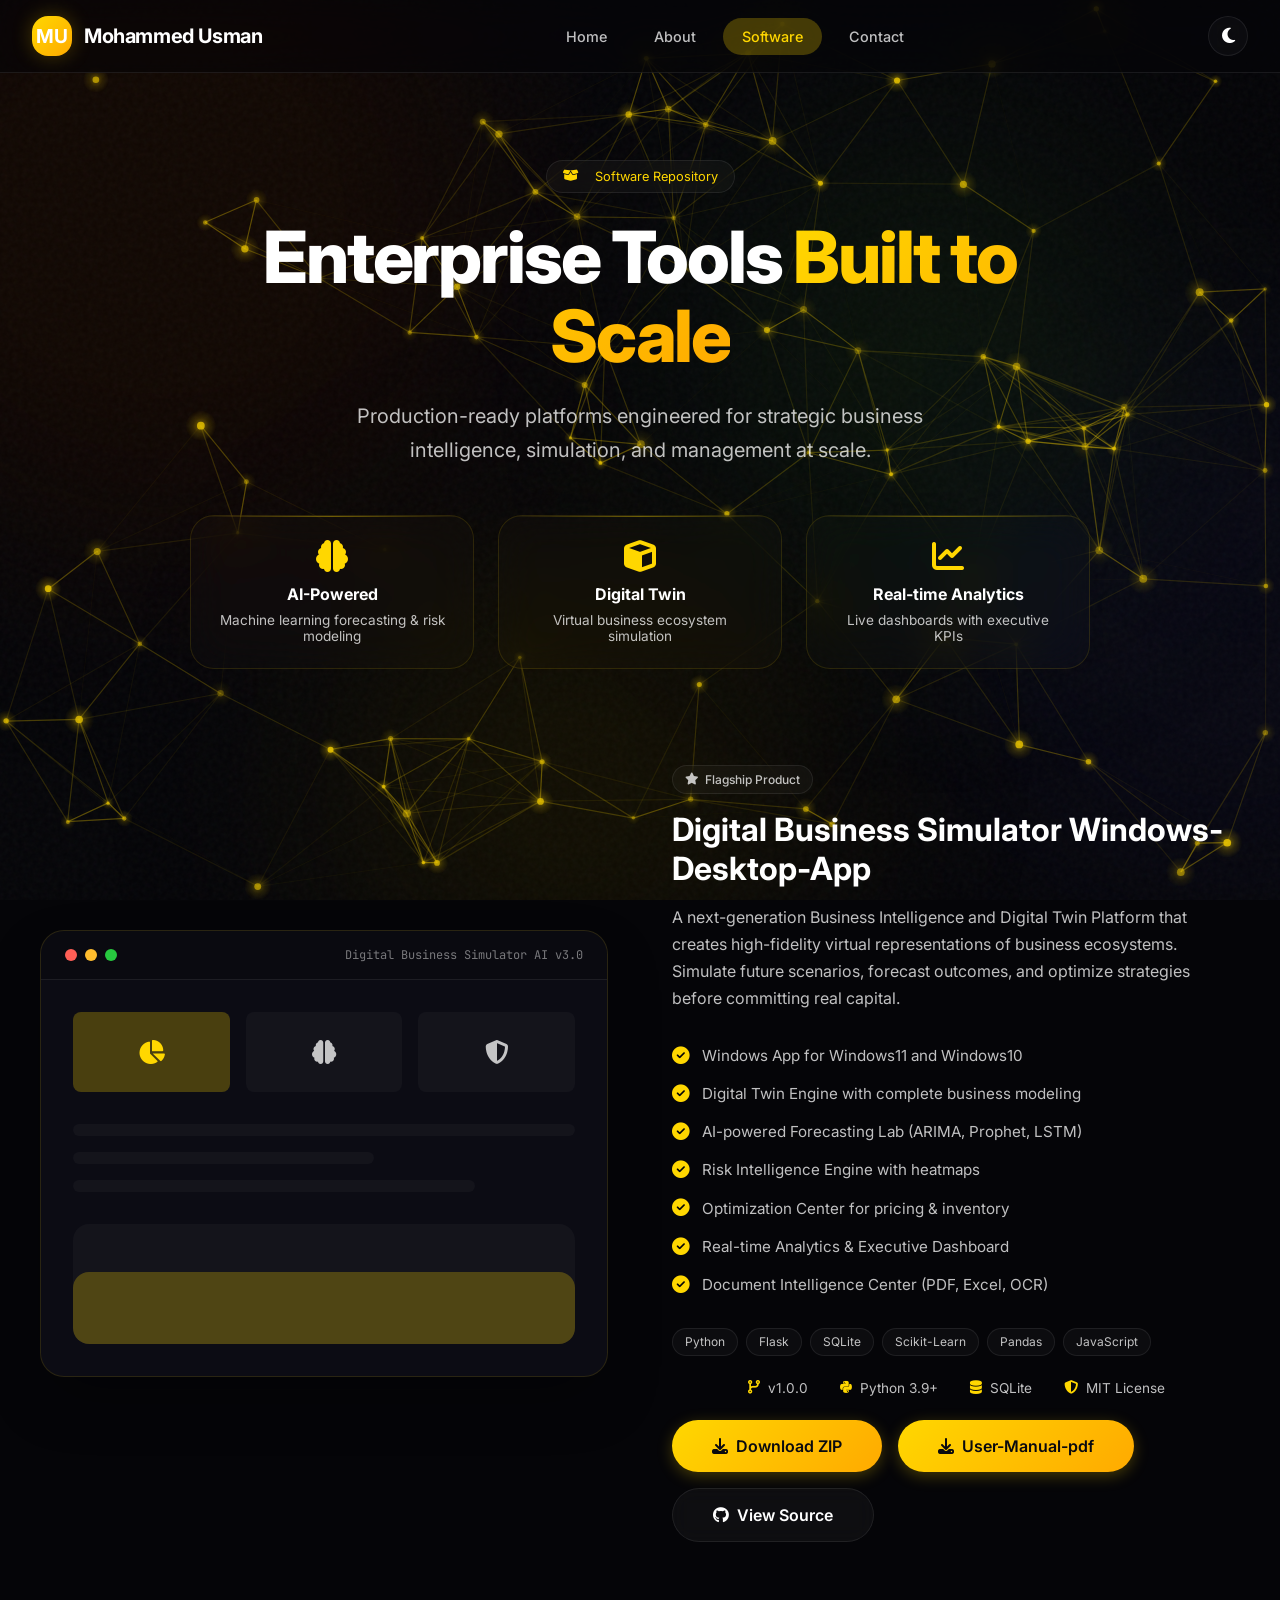
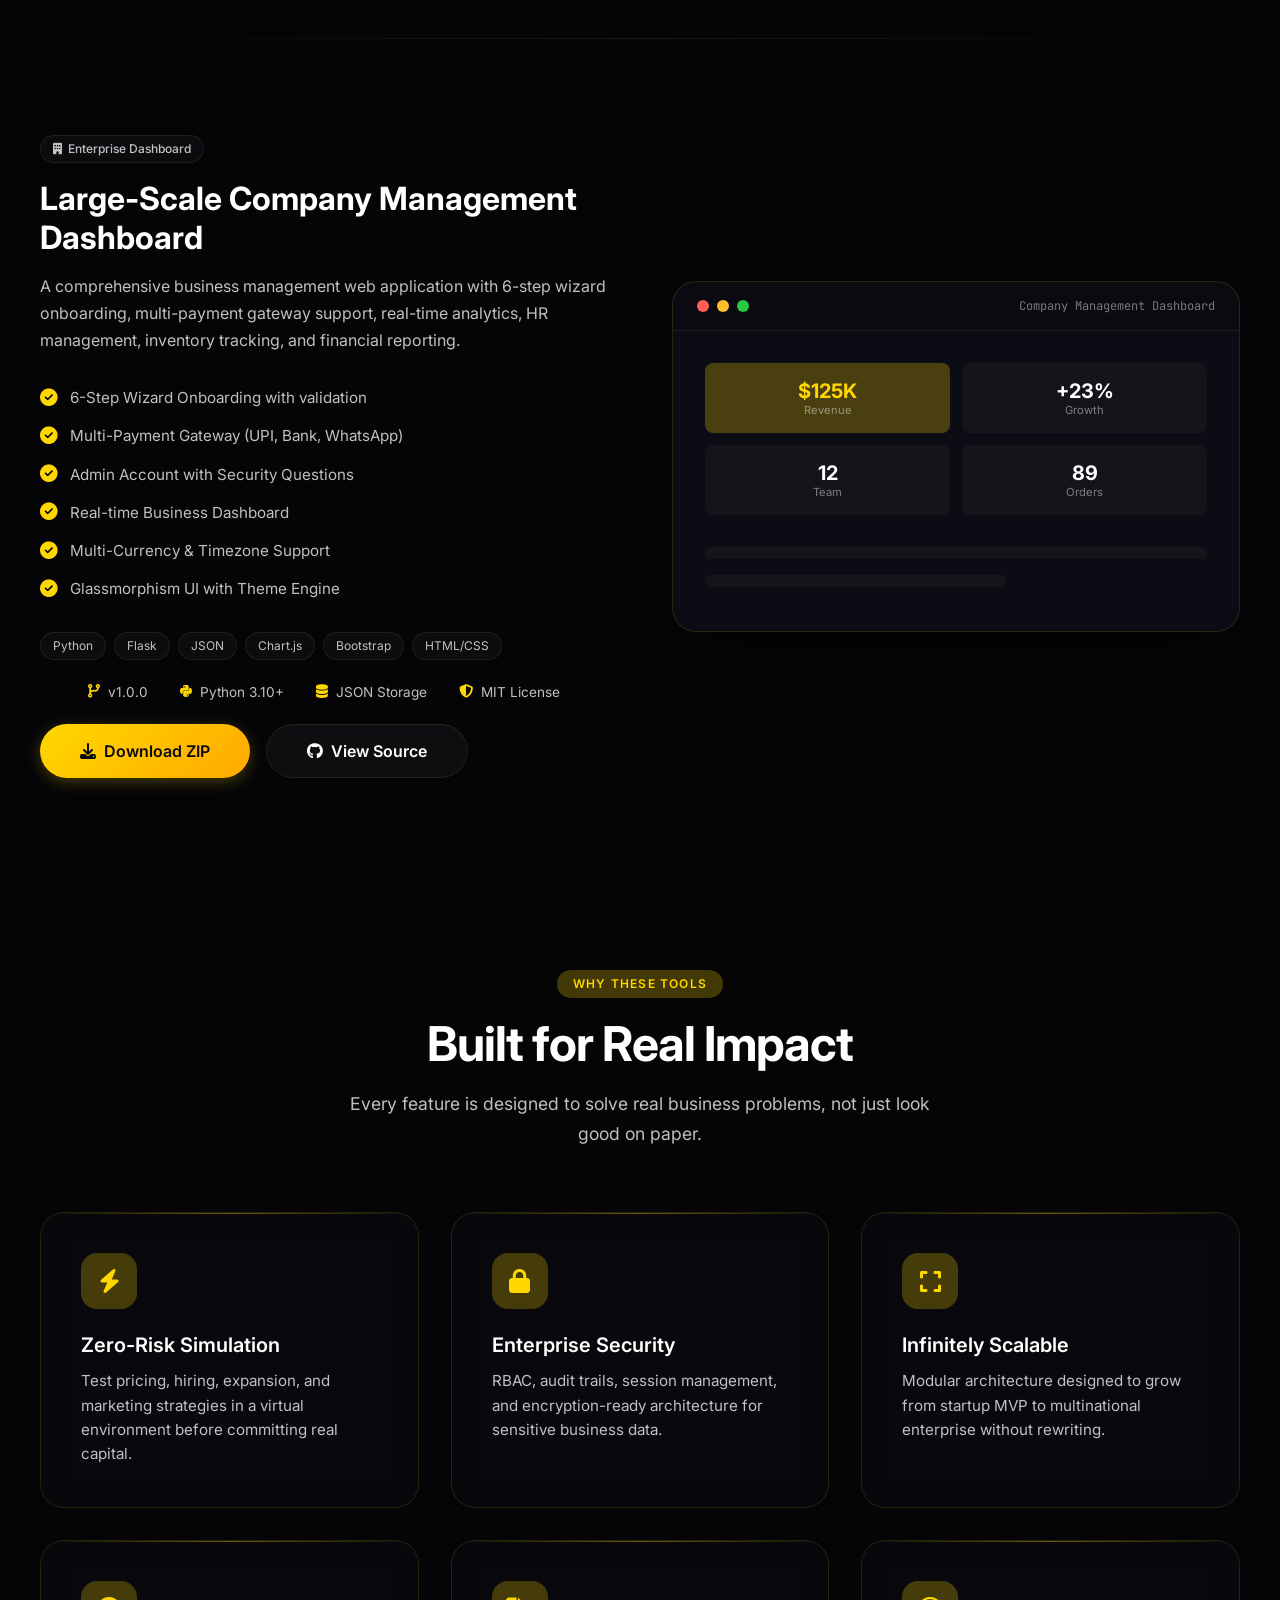
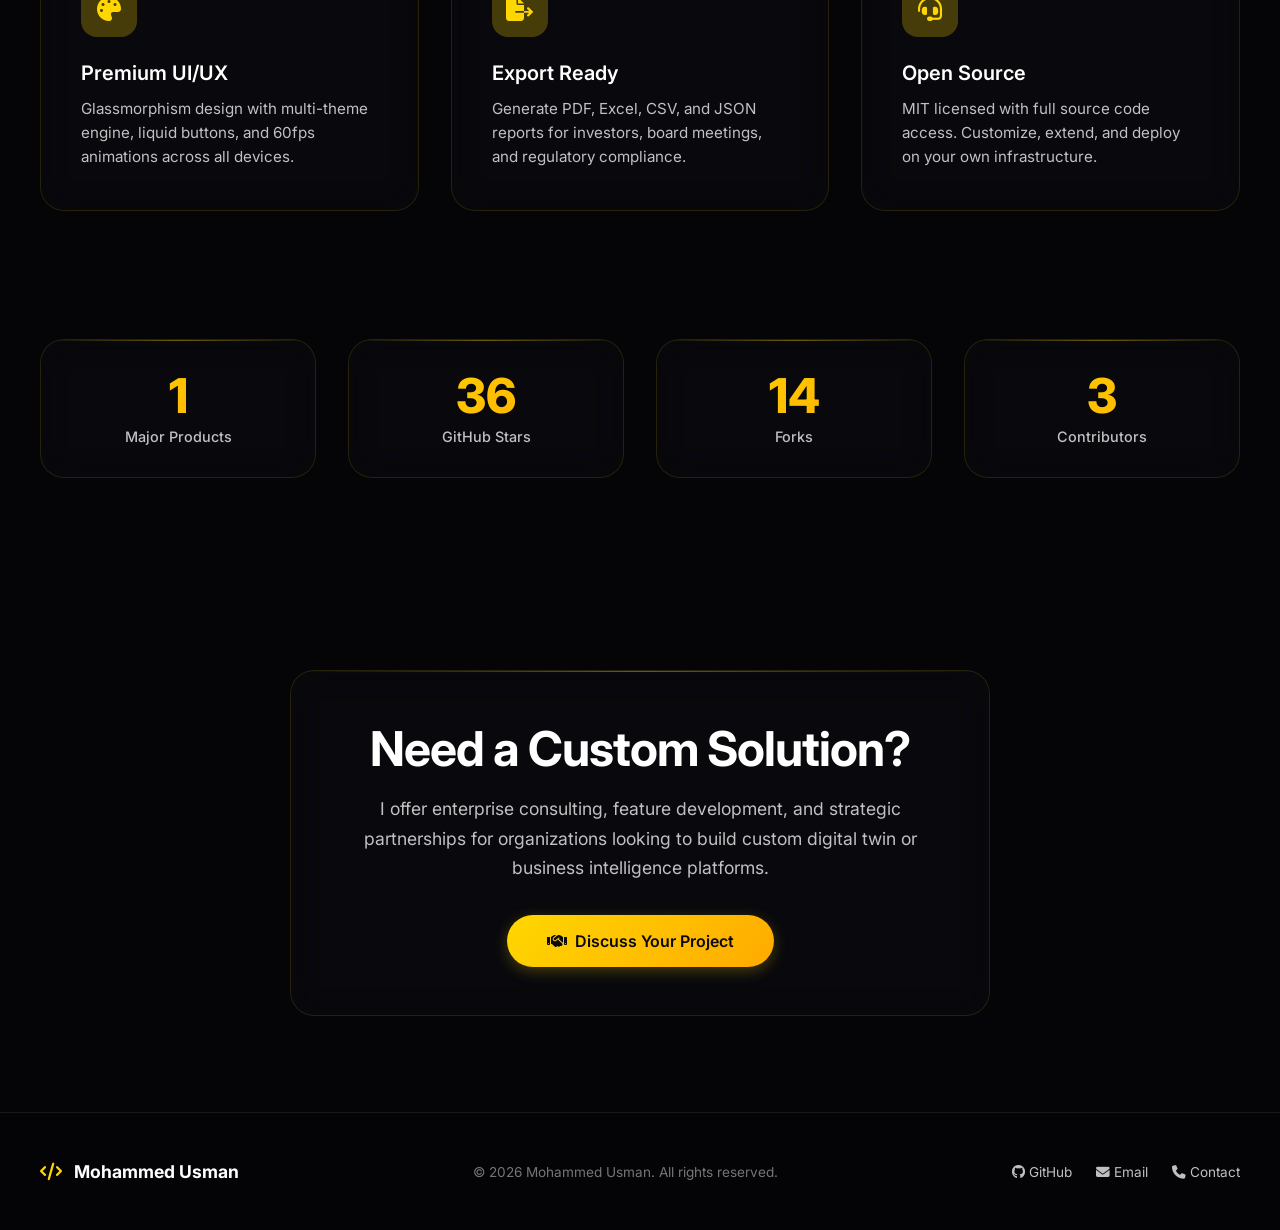
==== commit 1771f739: "Update software title and version in HTML" ====
--- a/software.html
+++ b/software.html
@@ -133,12 +133,13 @@
 
           <div class="software-info animate-on-scroll delay-1">
             <span class="glass-badge" style="margin-bottom: 1rem;"><i class="fas fa-star"></i> Flagship Product</span>
-            <h2 style="font-size: 2rem; margin-bottom: 1rem;">Digital Business Simulator AI</h2>
+            <h2 style="font-size: 2rem; margin-bottom: 1rem;">Digital Business Simulator Windows-Desktop-App</h2>
             <p style="color: var(--text-secondary); line-height: 1.7; margin-bottom: 1.5rem;">
               A next-generation Business Intelligence and Digital Twin Platform that creates high-fidelity virtual representations of business ecosystems. Simulate future scenarios, forecast outcomes, and optimize strategies before committing real capital.
             </p>
 
             <ul class="feature-list">
+              <li><i class="fas fa-check-circle"></i> Windows App for Windows11 and Windows10</li>
               <li><i class="fas fa-check-circle"></i> Digital Twin Engine with complete business modeling</li>
               <li><i class="fas fa-check-circle"></i> AI-powered Forecasting Lab (ARIMA, Prophet, LSTM)</li>
               <li><i class="fas fa-check-circle"></i> Risk Intelligence Engine with heatmaps</li>
@@ -159,7 +160,7 @@
             <div class="download-meta" style="margin-top: 1.5rem;">
               <div class="download-meta-item">
                 <i class="fas fa-code-branch"></i>
-                <span>v3.0.0</span>
+                <span>v1.0.0</span>
               </div>
               <div class="download-meta-item">
                 <i class="fab fa-python"></i>
@@ -176,9 +177,13 @@
             </div>
 
             <div style="display: flex; gap: 1rem; margin-top: 1.5rem; flex-wrap: wrap;">
-              <a href="https://download1073.mediafire.com/sjd6o6lho2xgXbpaB-WO19_ZDTn7MifgQ4w8RXs_MBrfGImbQmemzgSBcQf8DGmuEdd3Z8ZJ3WdRXM5tF4DjHqYl5RBY_prVe9mv9QGWt5WfCpVBbEMTEvRetF6_hwlUlehiBQ35XHfHLnQ6JlCXYC--nzqxJXc8Y_FhvbX67sMS/mra6aff4ukzw7sr/Business-Simulator-Win64.zip" class="btn btn-primary btn-lg btn-liquid btn-download" download>
+              <a href="https://download941.mediafire.com/vrno9qqlx5jgaWGVirqo36tskDjAd0CPe-5ShLFzaN5mn-yer2VQeZQ-_HHfaGPJb_ZITHaUtGchwj0JeQ4sxwfKyT-zZY3ueKRDbCWGyyHKR0e9IZcwwCM8B-WruLvh2SFfOAU8LPaAIJUbBgrbGxj8KbAacS9U7Atdri2pXaI/5xj0hudh25ij792/Business-Simulator-Main.zip" class="btn btn-primary btn-lg btn-liquid btn-download" download>
                 <i class="fas fa-download"></i>
                 Download ZIP
+              </a>
+              <a href="https://github.com/user-attachments/files/29305226/BusinessSimulator_User_Manual.pdf" class="btn btn-primary btn-lg btn-liquid btn-download" download>
+                <i class="fas fa-download"></i>
+                User-Manual-pdf
               </a>
               <a href="https://github.com/issu321/Large-Scale-Company-Management-Dashboard" target="_blank" class="btn btn-secondary btn-lg">
                 <i class="fab fa-github"></i>
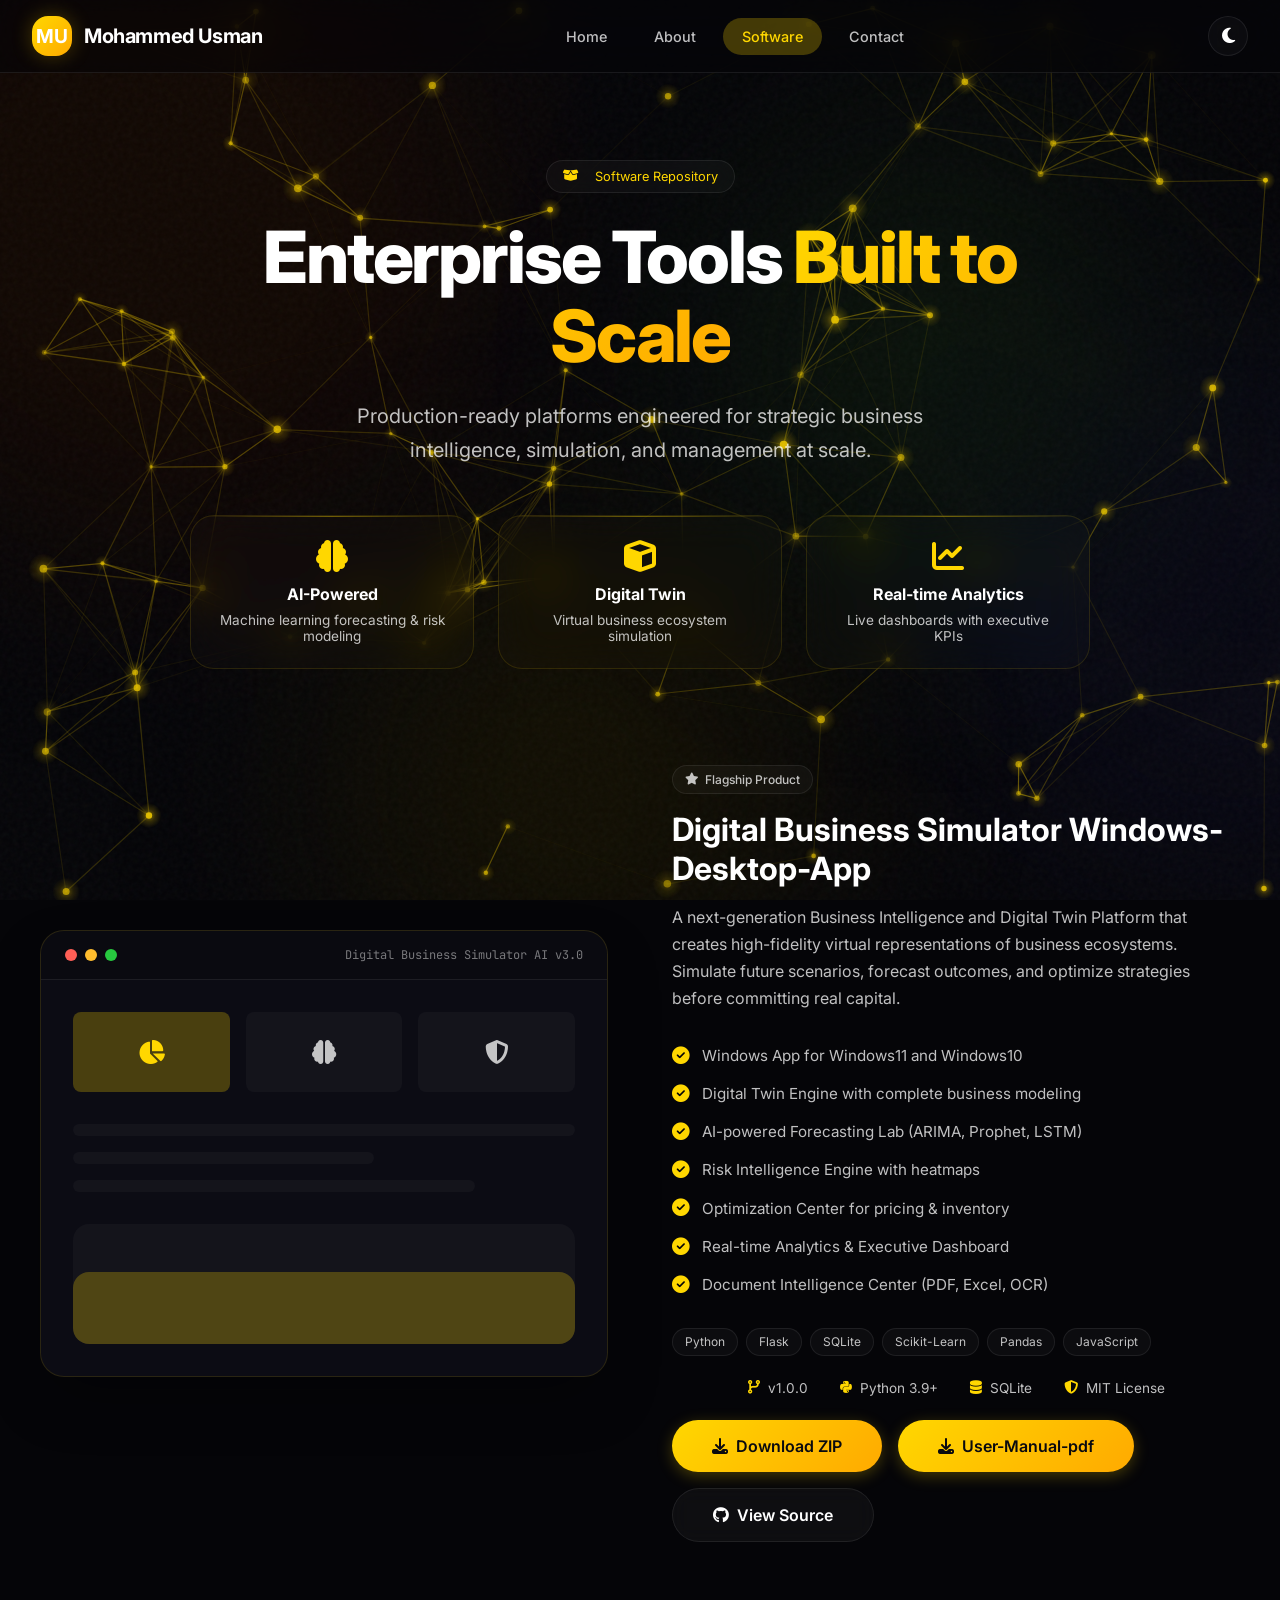
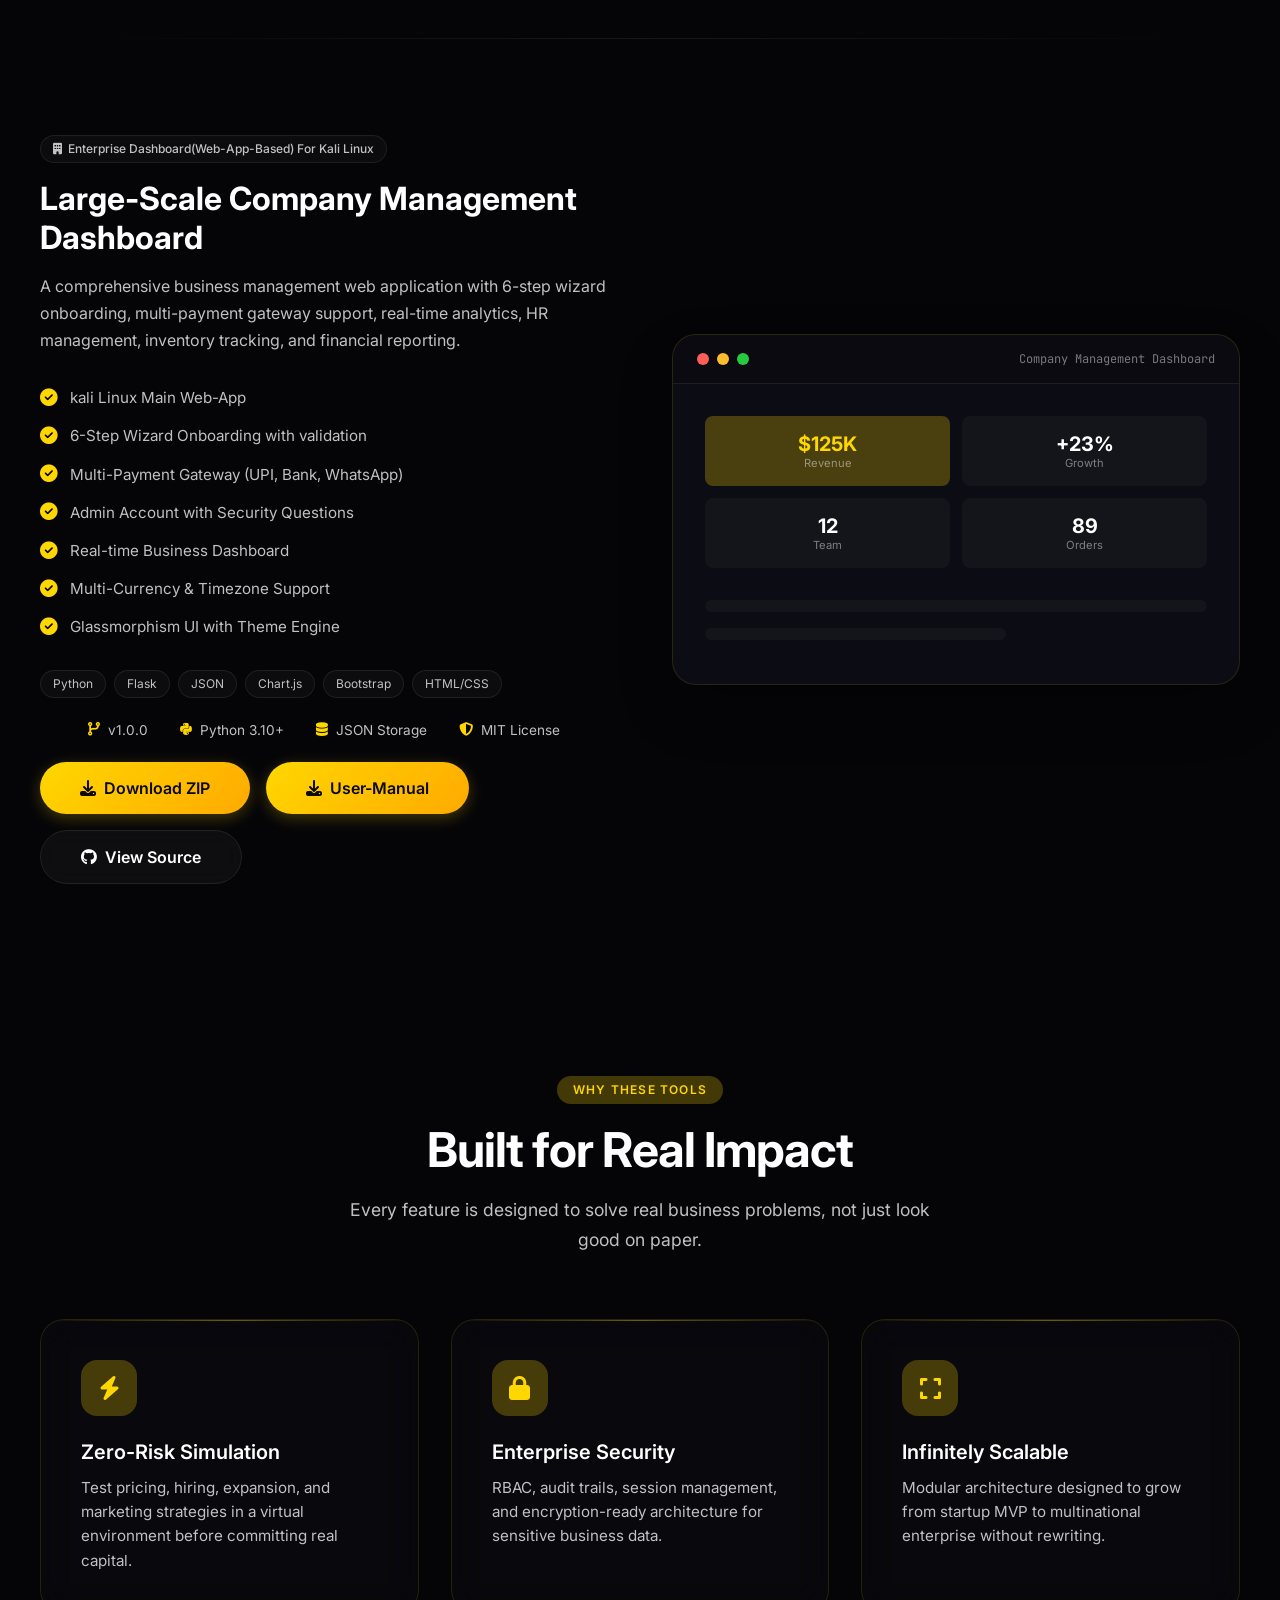
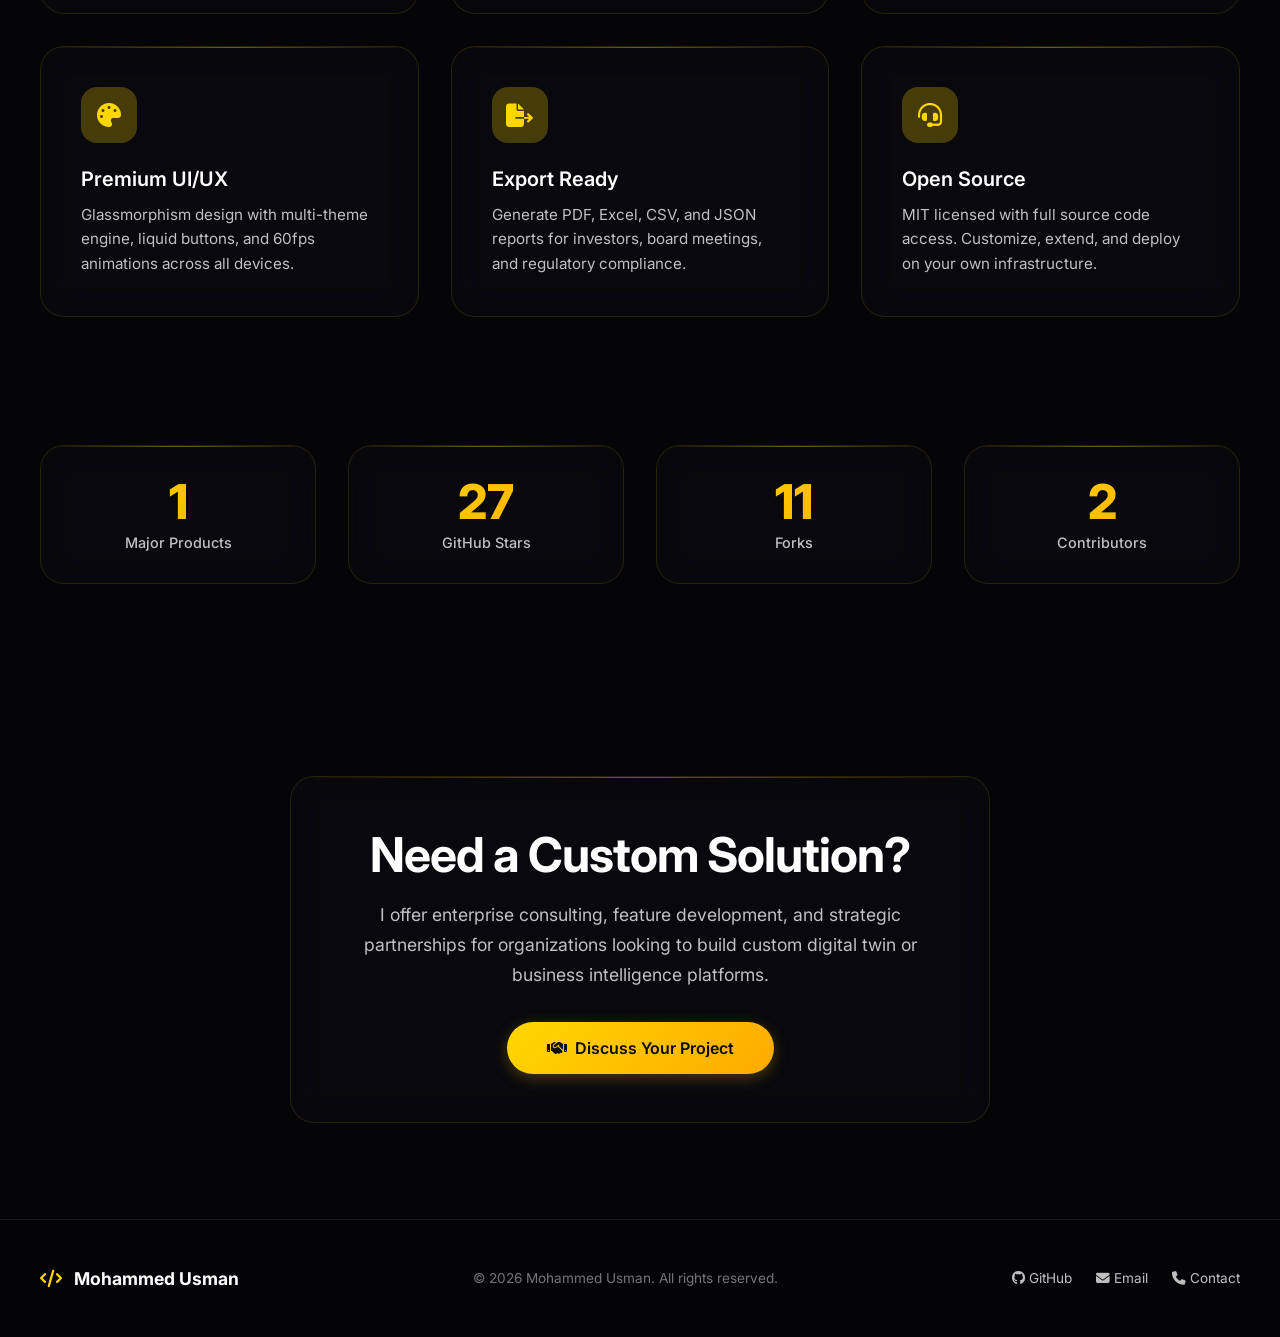
==== commit 85d9c472: "Update software information and download links" ====
--- a/software.html
+++ b/software.html
@@ -235,13 +235,14 @@
           </div>
 
           <div class="software-info animate-on-scroll delay-1" style="direction: ltr;">
-            <span class="glass-badge" style="margin-bottom: 1rem;"><i class="fas fa-building"></i> Enterprise Dashboard</span>
+            <span class="glass-badge" style="margin-bottom: 1rem;"><i class="fas fa-building"></i> Enterprise Dashboard(Web-App-Based) For Kali Linux</span>
             <h2 style="font-size: 2rem; margin-bottom: 1rem;">Large-Scale Company Management Dashboard</h2>
             <p style="color: var(--text-secondary); line-height: 1.7; margin-bottom: 1.5rem;">
               A comprehensive business management web application with 6-step wizard onboarding, multi-payment gateway support, real-time analytics, HR management, inventory tracking, and financial reporting.
             </p>
 
             <ul class="feature-list">
+              <li><i class="fas fa-check-circle"></i> kali Linux Main Web-App</li>
               <li><i class="fas fa-check-circle"></i> 6-Step Wizard Onboarding with validation</li>
               <li><i class="fas fa-check-circle"></i> Multi-Payment Gateway (UPI, Bank, WhatsApp)</li>
               <li><i class="fas fa-check-circle"></i> Admin Account with Security Questions</li>
@@ -279,10 +280,15 @@
             </div>
 
             <div style="display: flex; gap: 1rem; margin-top: 1.5rem; flex-wrap: wrap;">
-              <a href="https://download1073.mediafire.com/sjd6o6lho2xgXbpaB-WO19_ZDTn7MifgQ4w8RXs_MBrfGImbQmemzgSBcQf8DGmuEdd3Z8ZJ3WdRXM5tF4DjHqYl5RBY_prVe9mv9QGWt5WfCpVBbEMTEvRetF6_hwlUlehiBQ35XHfHLnQ6JlCXYC--nzqxJXc8Y_FhvbX67sMS/mra6aff4ukzw7sr/Business-Simulator-Win64.zip" class="btn btn-primary btn-lg btn-liquid btn-download" download>
+              <a href="https://download1351.mediafire.com/d8a95us9croghFGbjAeR0gr9o4Hu2Ud2ch6rCK5jNkdL9T7HYlqQUu53wHIkbKeKoJxjcOsRLU63rtb1eSK-1uSkL3paw2kgsS_xBTz1WtV0ZNz0PIPHKnfGhY6LQxCYH08Nixv6R-zvvwhOVb3KJrEbPcZG_i-1iXGhAH-YdKk/t4xfalskfyef97f/Business-Simulator-Main-Kali-Linux.zip" class="btn btn-primary btn-lg btn-liquid btn-download" download>
                 <i class="fas fa-download"></i>
                 Download ZIP
               </a>
+              <a href="https://github.com/user-attachments/files/29307261/BusinessSimulator_KaliLinux_UserManual.pdf" class="btn btn-primary btn-lg btn-liquid btn-download" download>
+                <i class="fas fa-download"></i>
+                User-Manual
+              </a>
+              
               <a href="https://github.com/issu321/Large-Scale-Company-Management-Dashboard" target="_blank" class="btn btn-secondary btn-lg">
                 <i class="fab fa-github"></i>
                 View Source
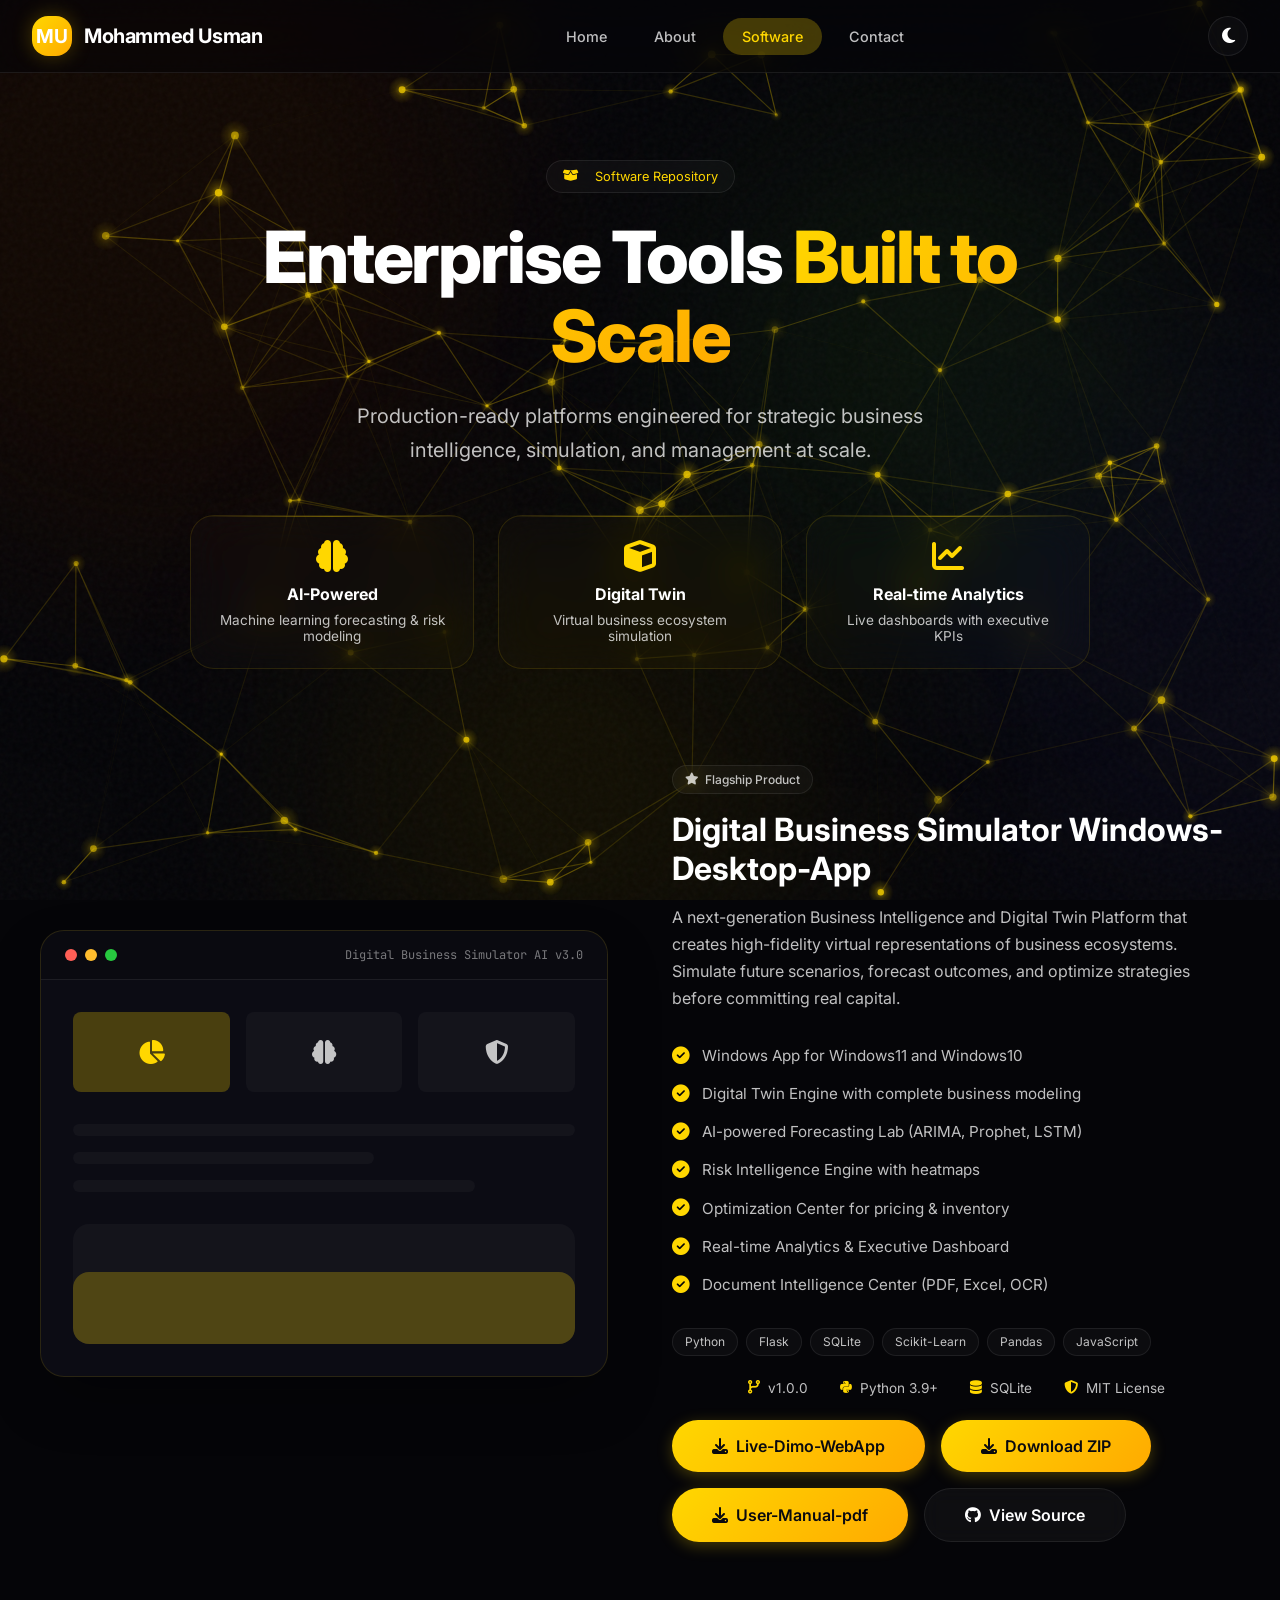
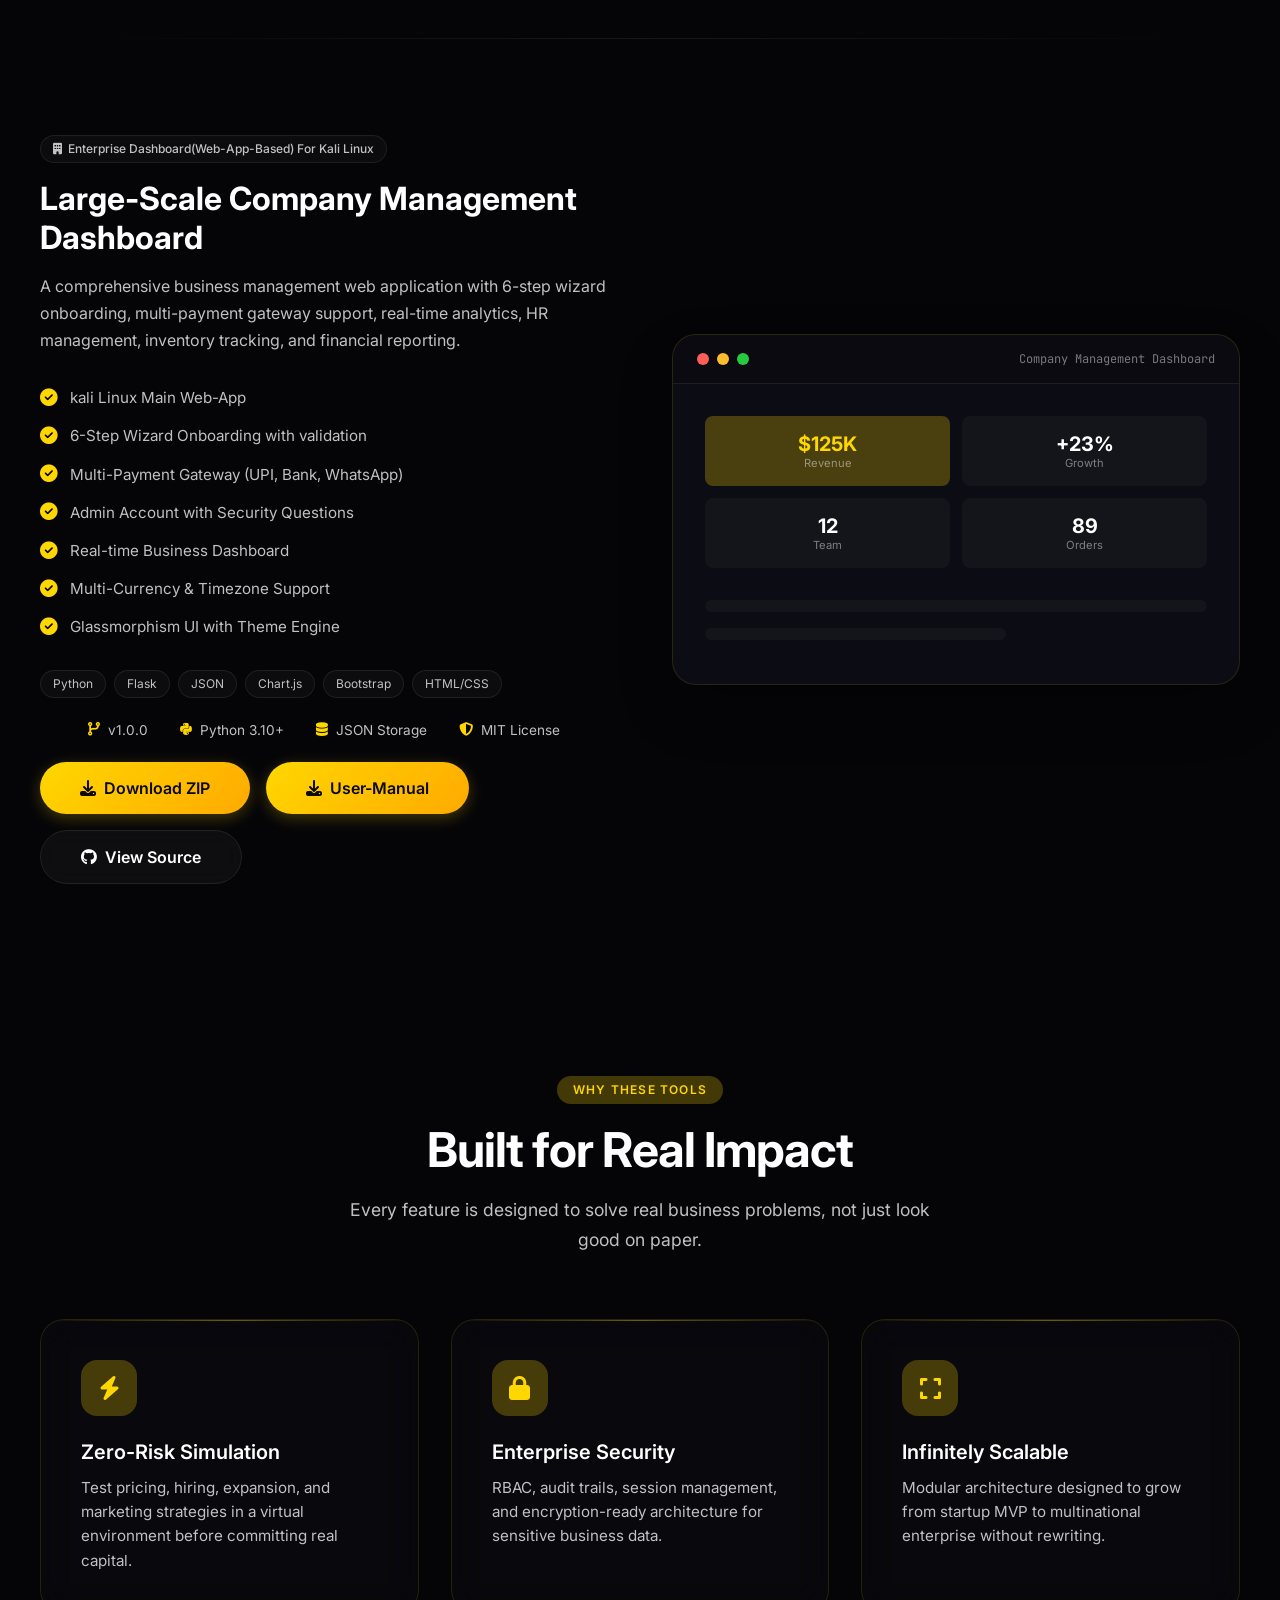
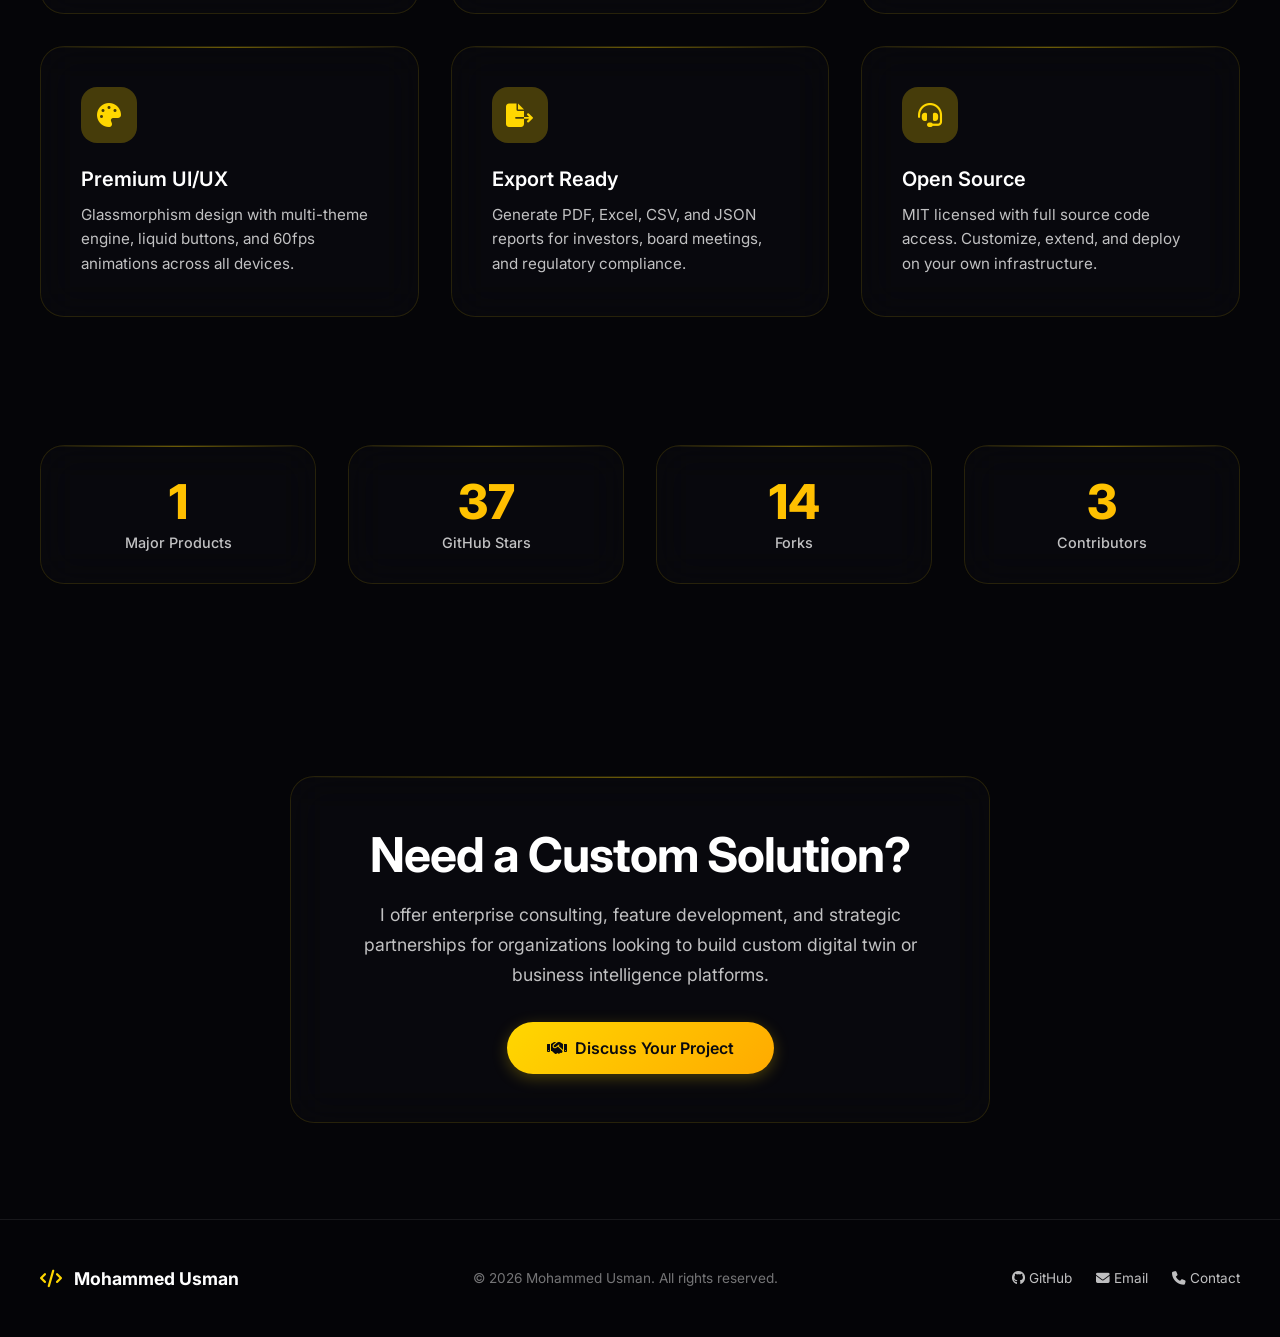
==== commit 016cfd40: "Add download link for Live-Dimo-WebApp" ====
--- a/software.html
+++ b/software.html
@@ -177,6 +177,10 @@
             </div>
 
             <div style="display: flex; gap: 1rem; margin-top: 1.5rem; flex-wrap: wrap;">
+              <a href="http://13.60.86.189:5000" class="btn btn-primary btn-lg btn-liquid btn-download" download>
+                <i class="fas fa-download"></i>
+                Live-Dimo-WebApp
+              </a>
               <a href="https://download941.mediafire.com/vrno9qqlx5jgaWGVirqo36tskDjAd0CPe-5ShLFzaN5mn-yer2VQeZQ-_HHfaGPJb_ZITHaUtGchwj0JeQ4sxwfKyT-zZY3ueKRDbCWGyyHKR0e9IZcwwCM8B-WruLvh2SFfOAU8LPaAIJUbBgrbGxj8KbAacS9U7Atdri2pXaI/5xj0hudh25ij792/Business-Simulator-Main.zip" class="btn btn-primary btn-lg btn-liquid btn-download" download>
                 <i class="fas fa-download"></i>
                 Download ZIP
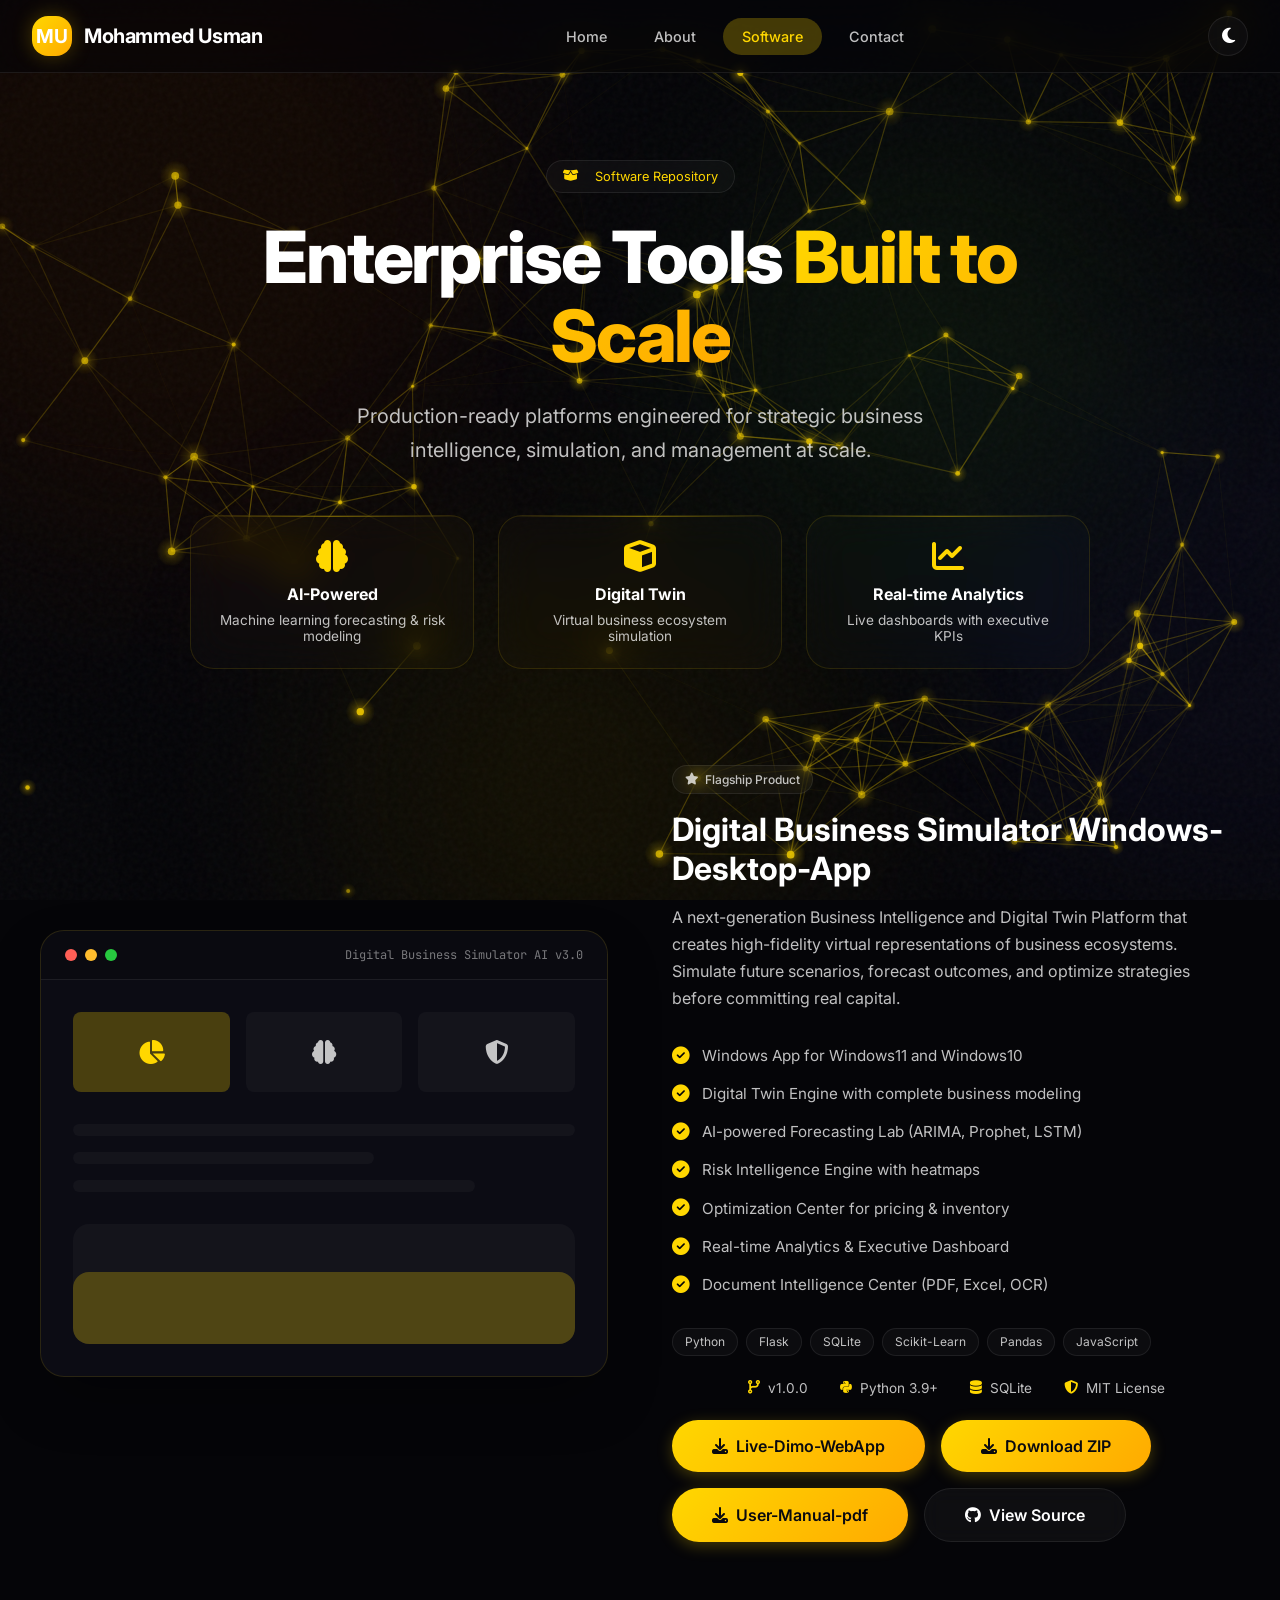
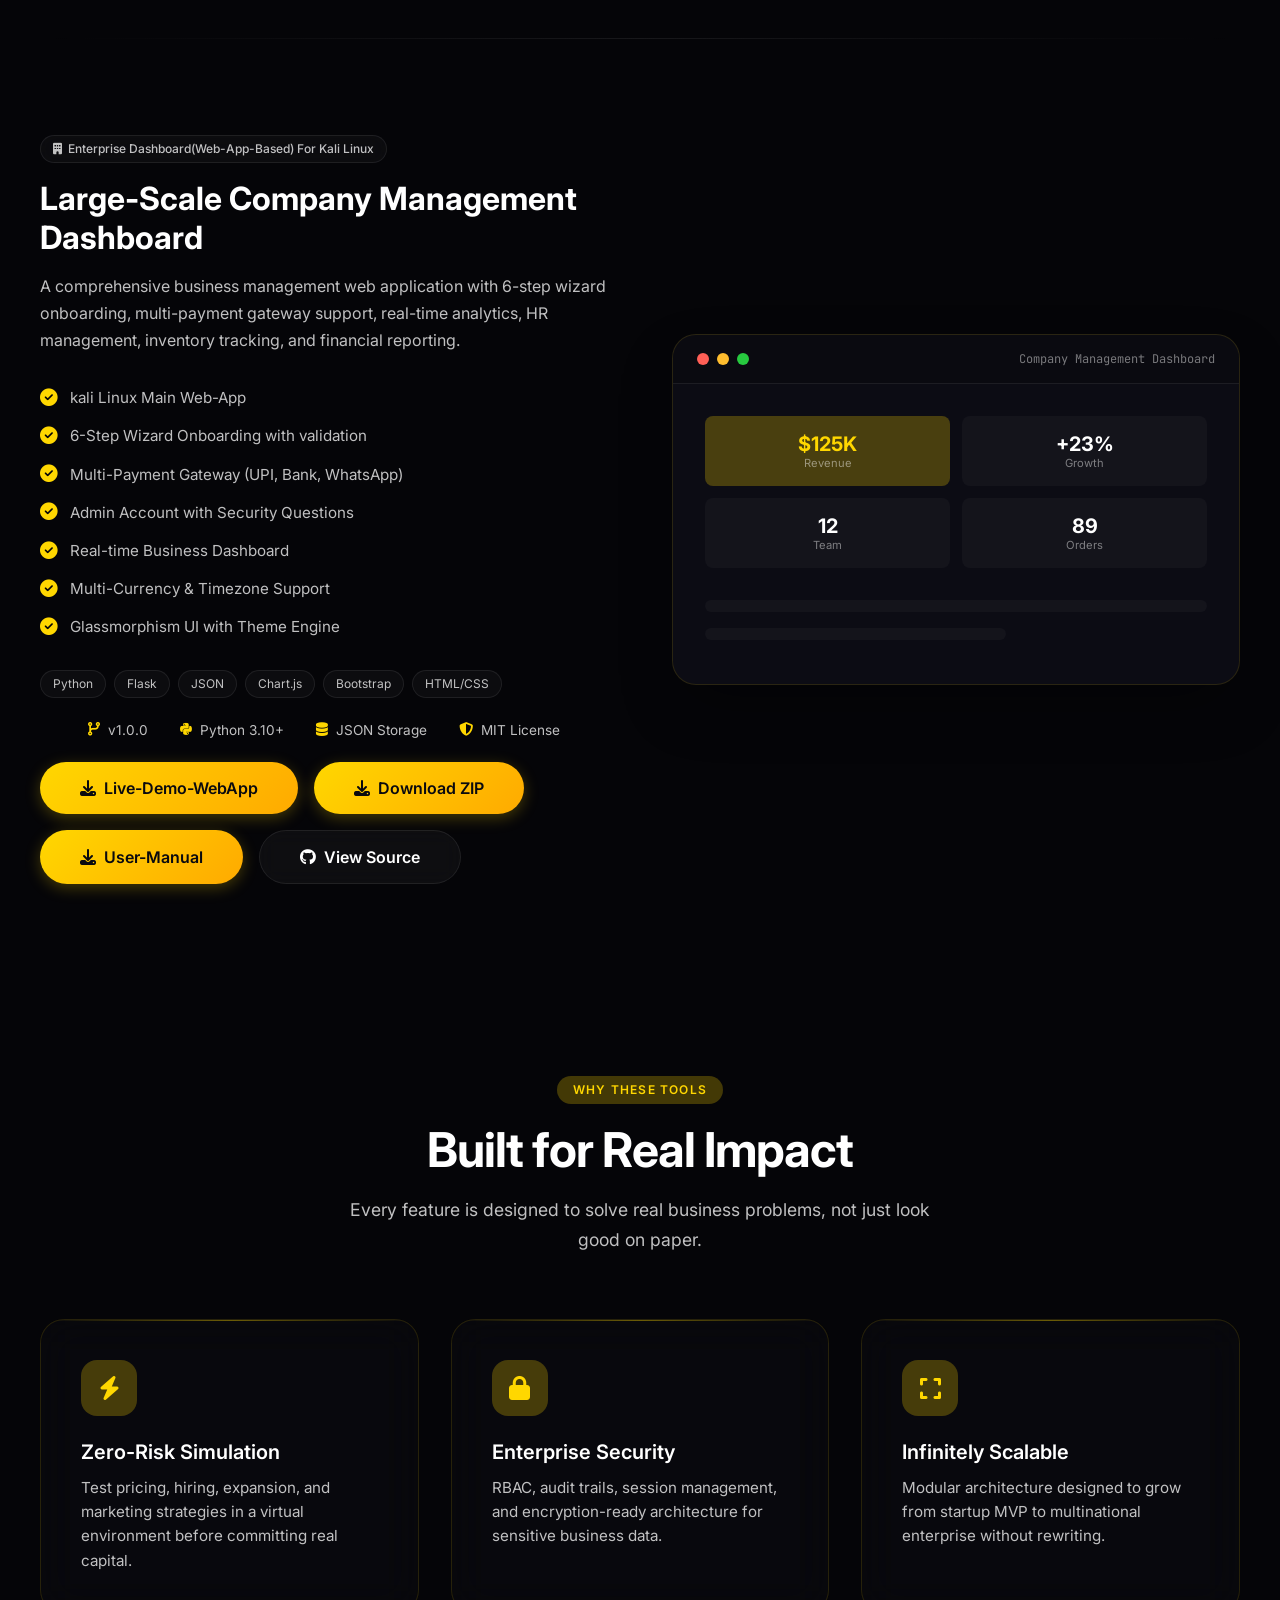
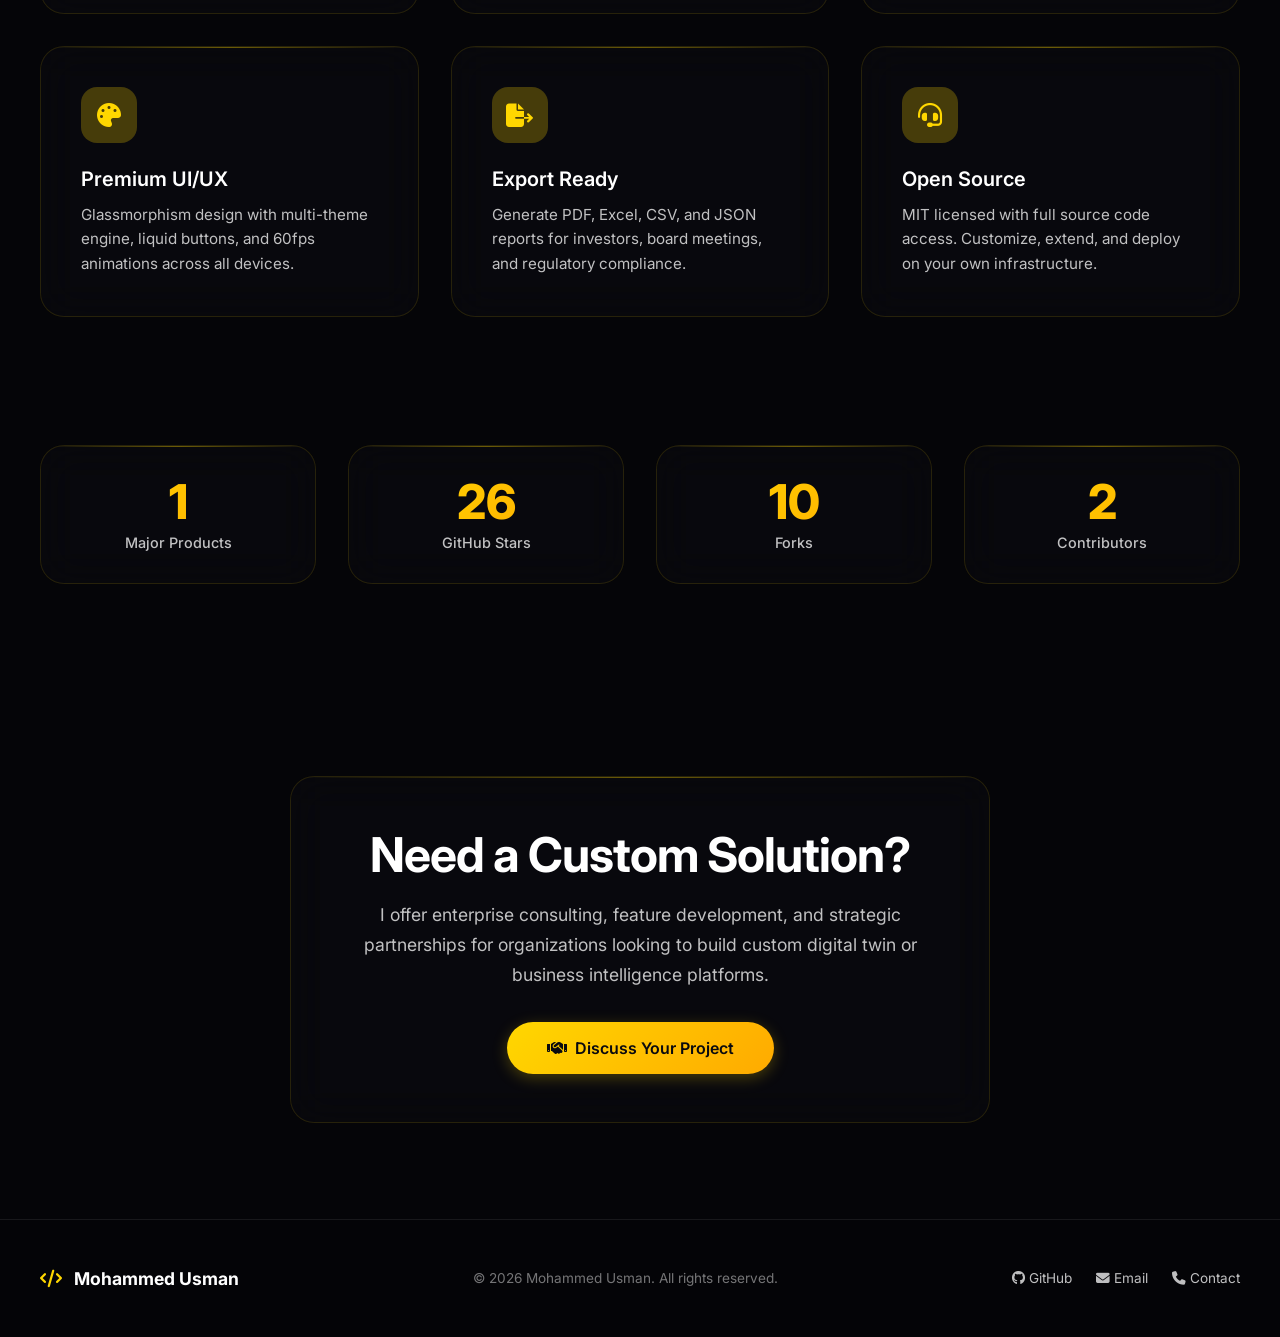
==== commit 00331583: "Add download links for Live Demo and ZIP file" ====
--- a/software.html
+++ b/software.html
@@ -284,6 +284,10 @@
             </div>
 
             <div style="display: flex; gap: 1rem; margin-top: 1.5rem; flex-wrap: wrap;">
+              <a href="http://13.60.86.189:5000" class="btn btn-primary btn-lg btn-liquid btn-download" download>
+                <i class="fas fa-download"></i>
+                Live-Demo-WebApp
+              </a>
               <a href="https://download1351.mediafire.com/d8a95us9croghFGbjAeR0gr9o4Hu2Ud2ch6rCK5jNkdL9T7HYlqQUu53wHIkbKeKoJxjcOsRLU63rtb1eSK-1uSkL3paw2kgsS_xBTz1WtV0ZNz0PIPHKnfGhY6LQxCYH08Nixv6R-zvvwhOVb3KJrEbPcZG_i-1iXGhAH-YdKk/t4xfalskfyef97f/Business-Simulator-Main-Kali-Linux.zip" class="btn btn-primary btn-lg btn-liquid btn-download" download>
                 <i class="fas fa-download"></i>
                 Download ZIP
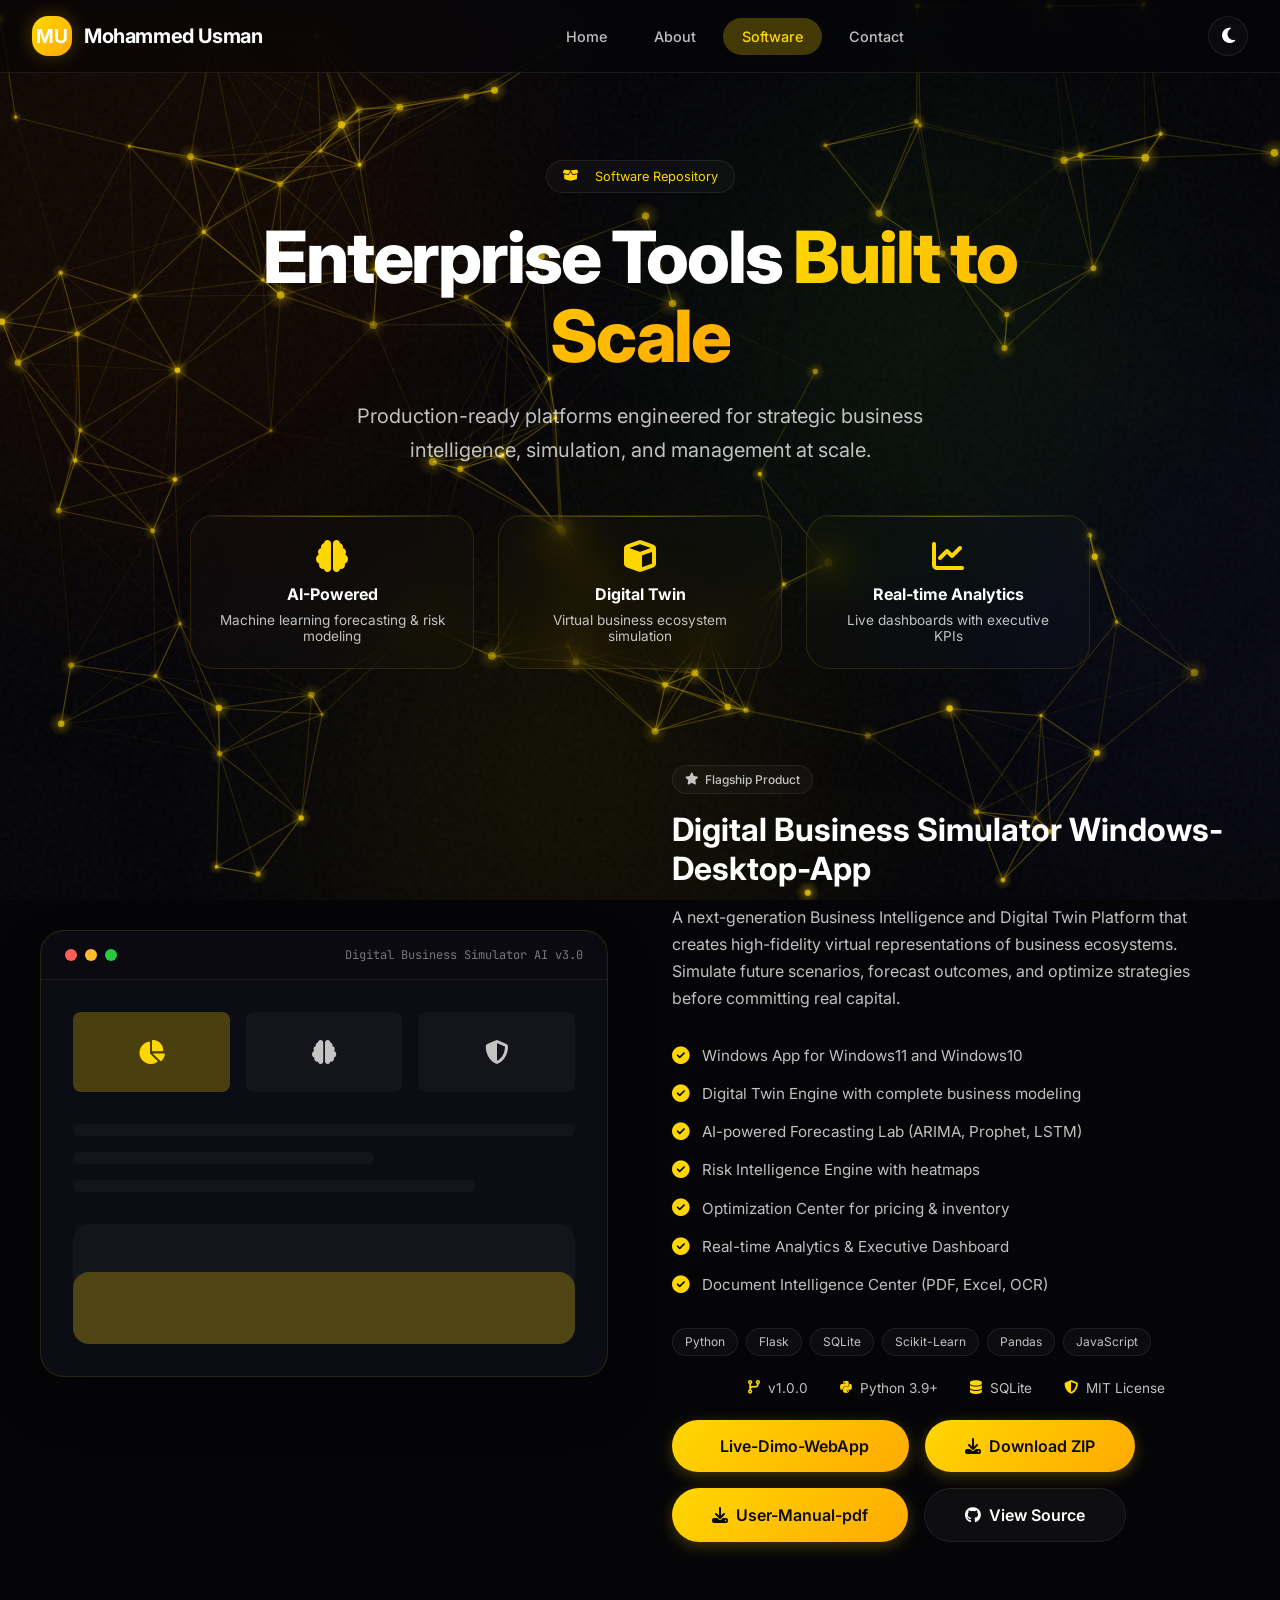
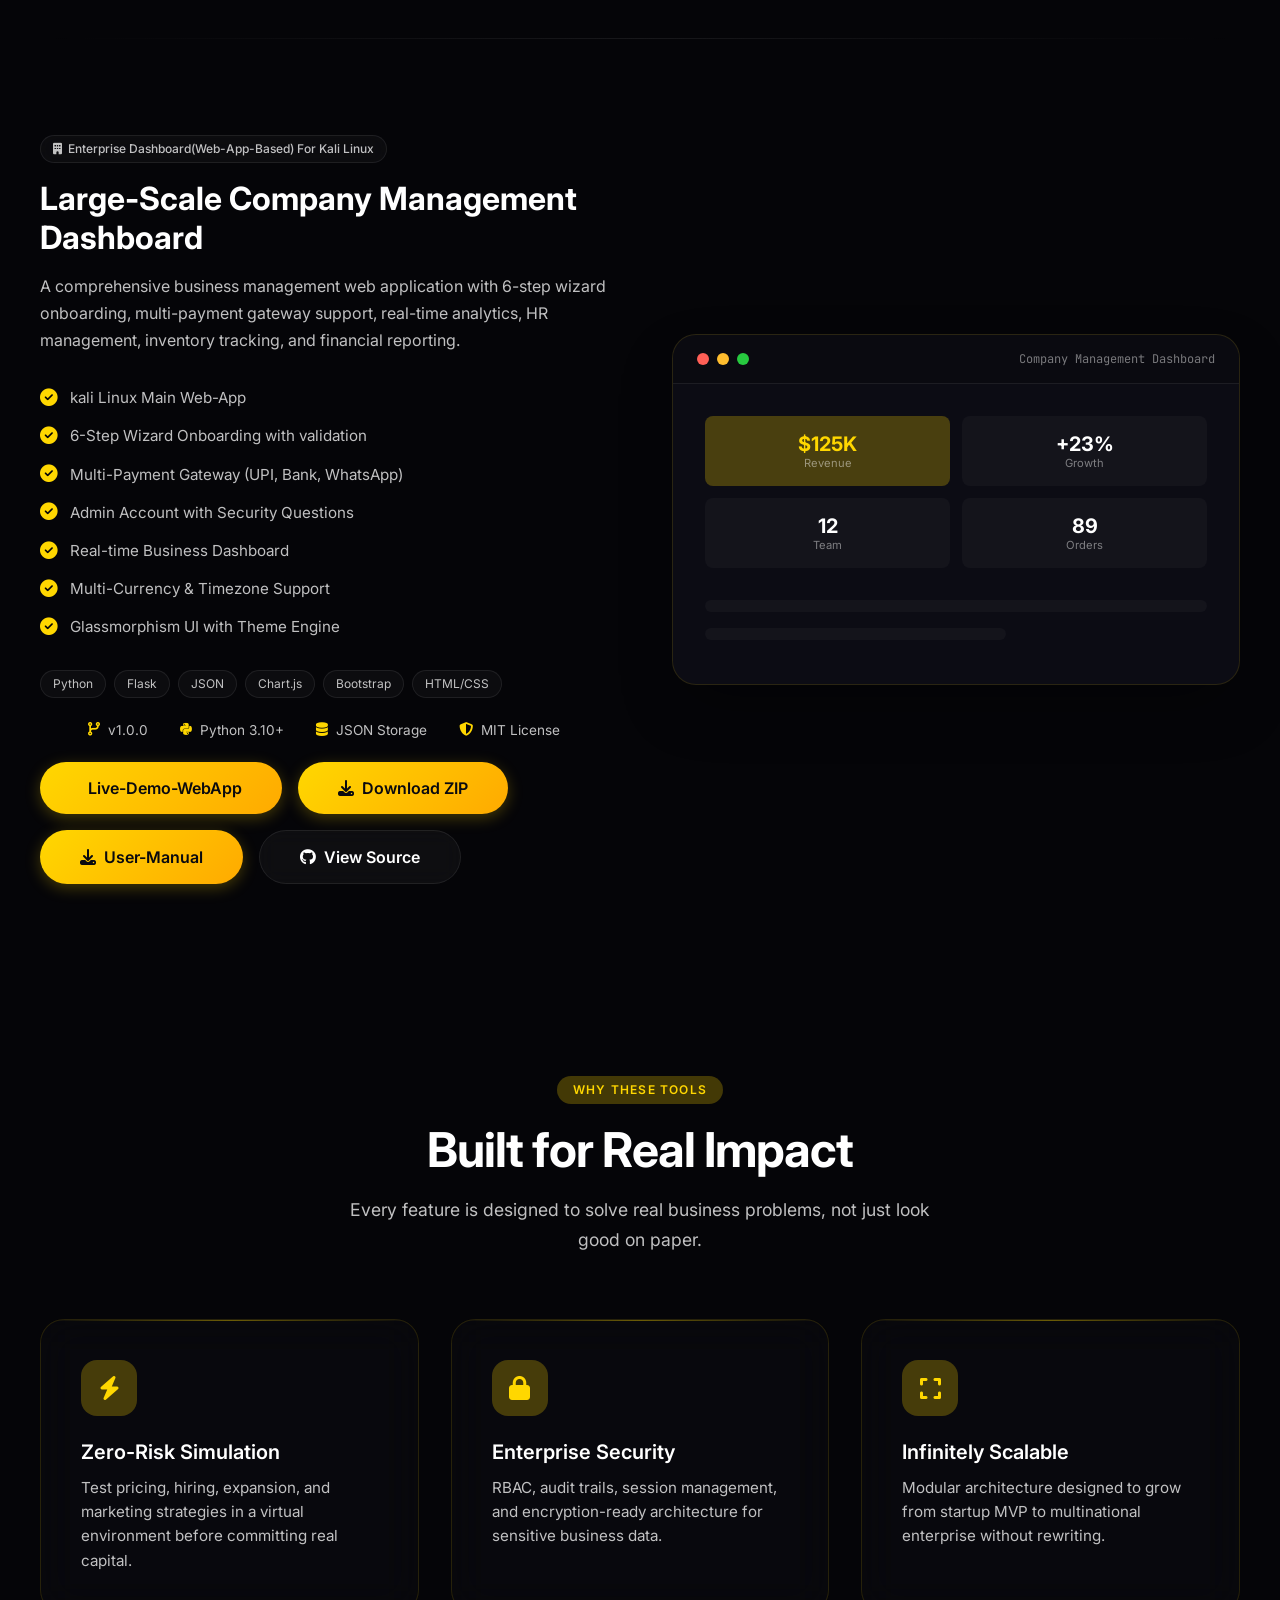
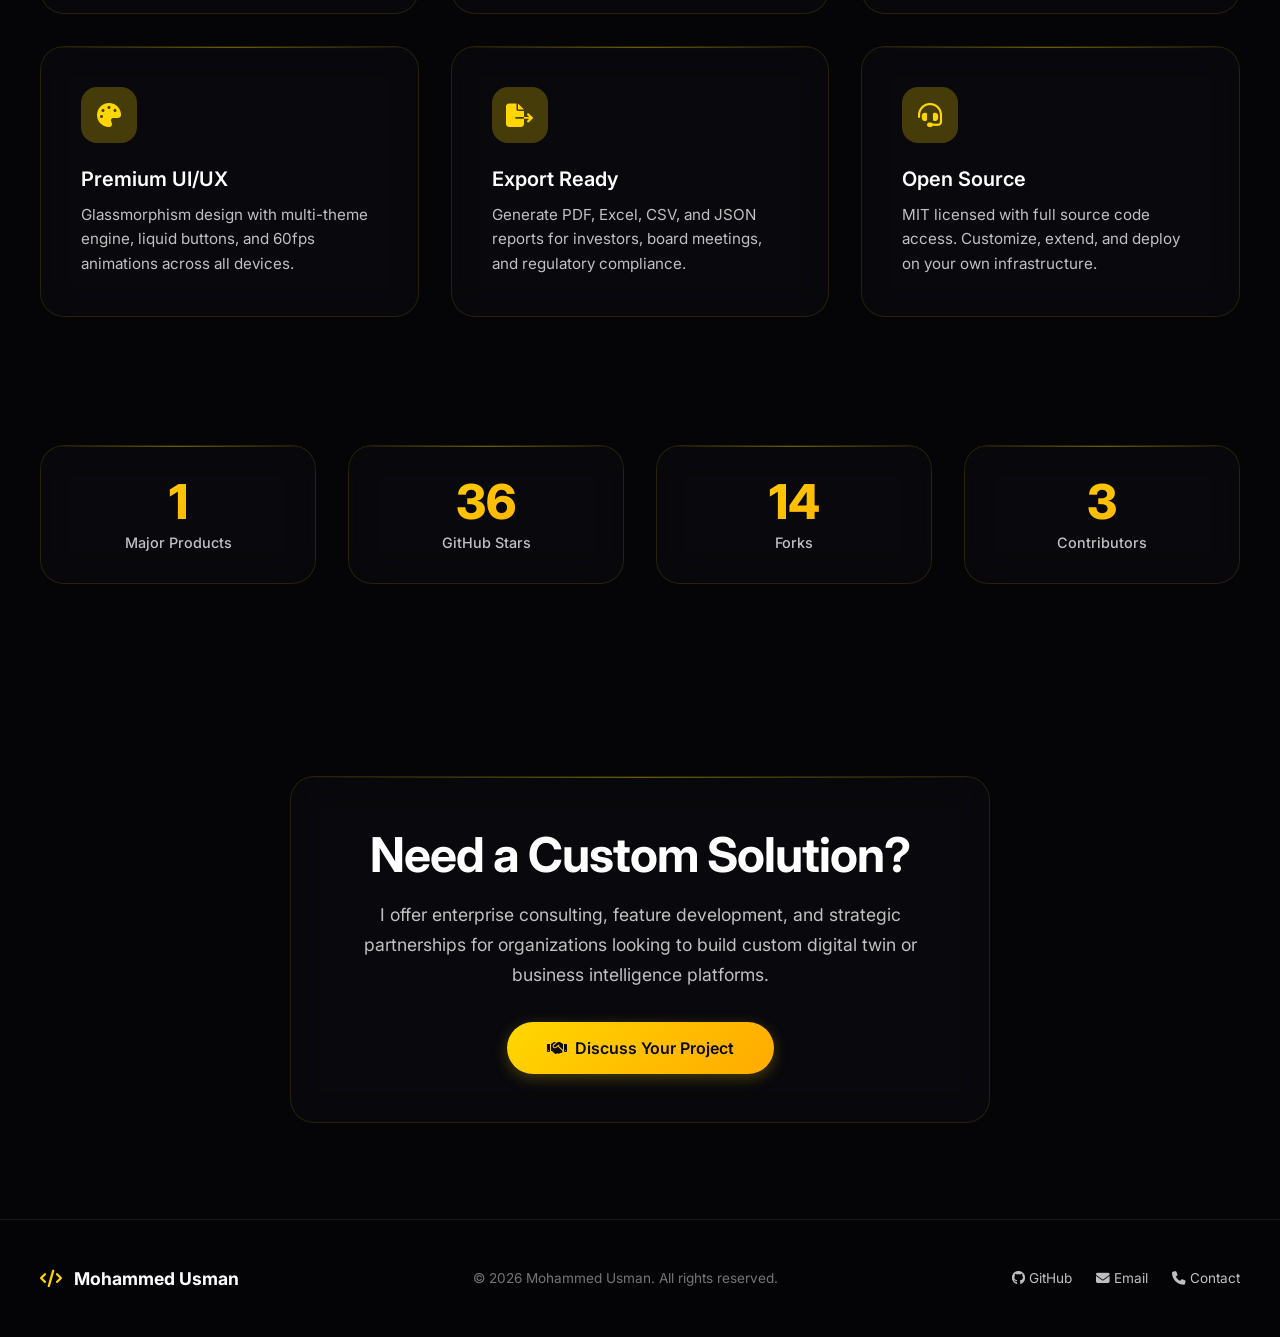
==== commit 520599ef: "Remove download icons from software.html links" ====
--- a/software.html
+++ b/software.html
@@ -178,7 +178,7 @@
 
             <div style="display: flex; gap: 1rem; margin-top: 1.5rem; flex-wrap: wrap;">
               <a href="http://13.60.86.189:5000" class="btn btn-primary btn-lg btn-liquid btn-download" download>
-                <i class="fas fa-download"></i>
+                <i class=""></i>
                 Live-Dimo-WebApp
               </a>
               <a href="https://download941.mediafire.com/vrno9qqlx5jgaWGVirqo36tskDjAd0CPe-5ShLFzaN5mn-yer2VQeZQ-_HHfaGPJb_ZITHaUtGchwj0JeQ4sxwfKyT-zZY3ueKRDbCWGyyHKR0e9IZcwwCM8B-WruLvh2SFfOAU8LPaAIJUbBgrbGxj8KbAacS9U7Atdri2pXaI/5xj0hudh25ij792/Business-Simulator-Main.zip" class="btn btn-primary btn-lg btn-liquid btn-download" download>
@@ -285,7 +285,7 @@
 
             <div style="display: flex; gap: 1rem; margin-top: 1.5rem; flex-wrap: wrap;">
               <a href="http://13.60.86.189:5000" class="btn btn-primary btn-lg btn-liquid btn-download" download>
-                <i class="fas fa-download"></i>
+                <i class=""></i>
                 Live-Demo-WebApp
               </a>
               <a href="https://download1351.mediafire.com/d8a95us9croghFGbjAeR0gr9o4Hu2Ud2ch6rCK5jNkdL9T7HYlqQUu53wHIkbKeKoJxjcOsRLU63rtb1eSK-1uSkL3paw2kgsS_xBTz1WtV0ZNz0PIPHKnfGhY6LQxCYH08Nixv6R-zvvwhOVb3KJrEbPcZG_i-1iXGhAH-YdKk/t4xfalskfyef97f/Business-Simulator-Main-Kali-Linux.zip" class="btn btn-primary btn-lg btn-liquid btn-download" download>
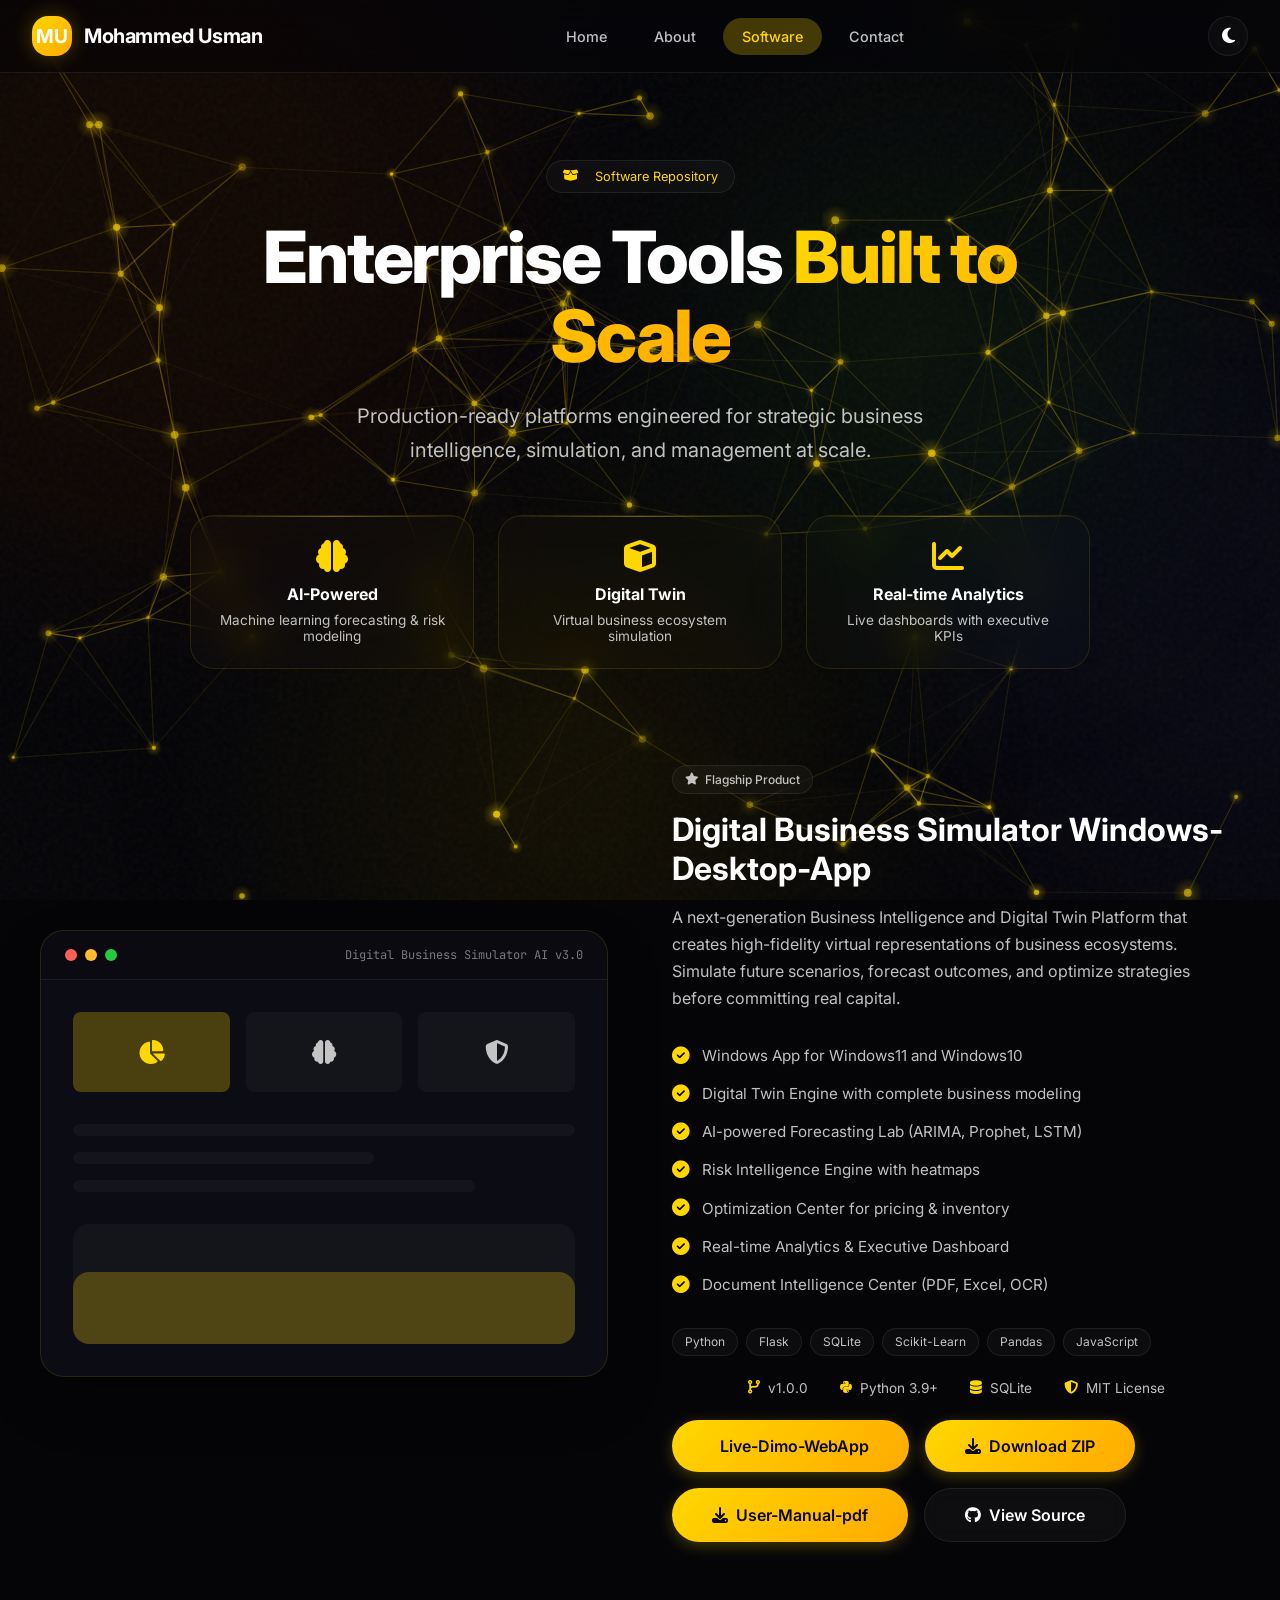
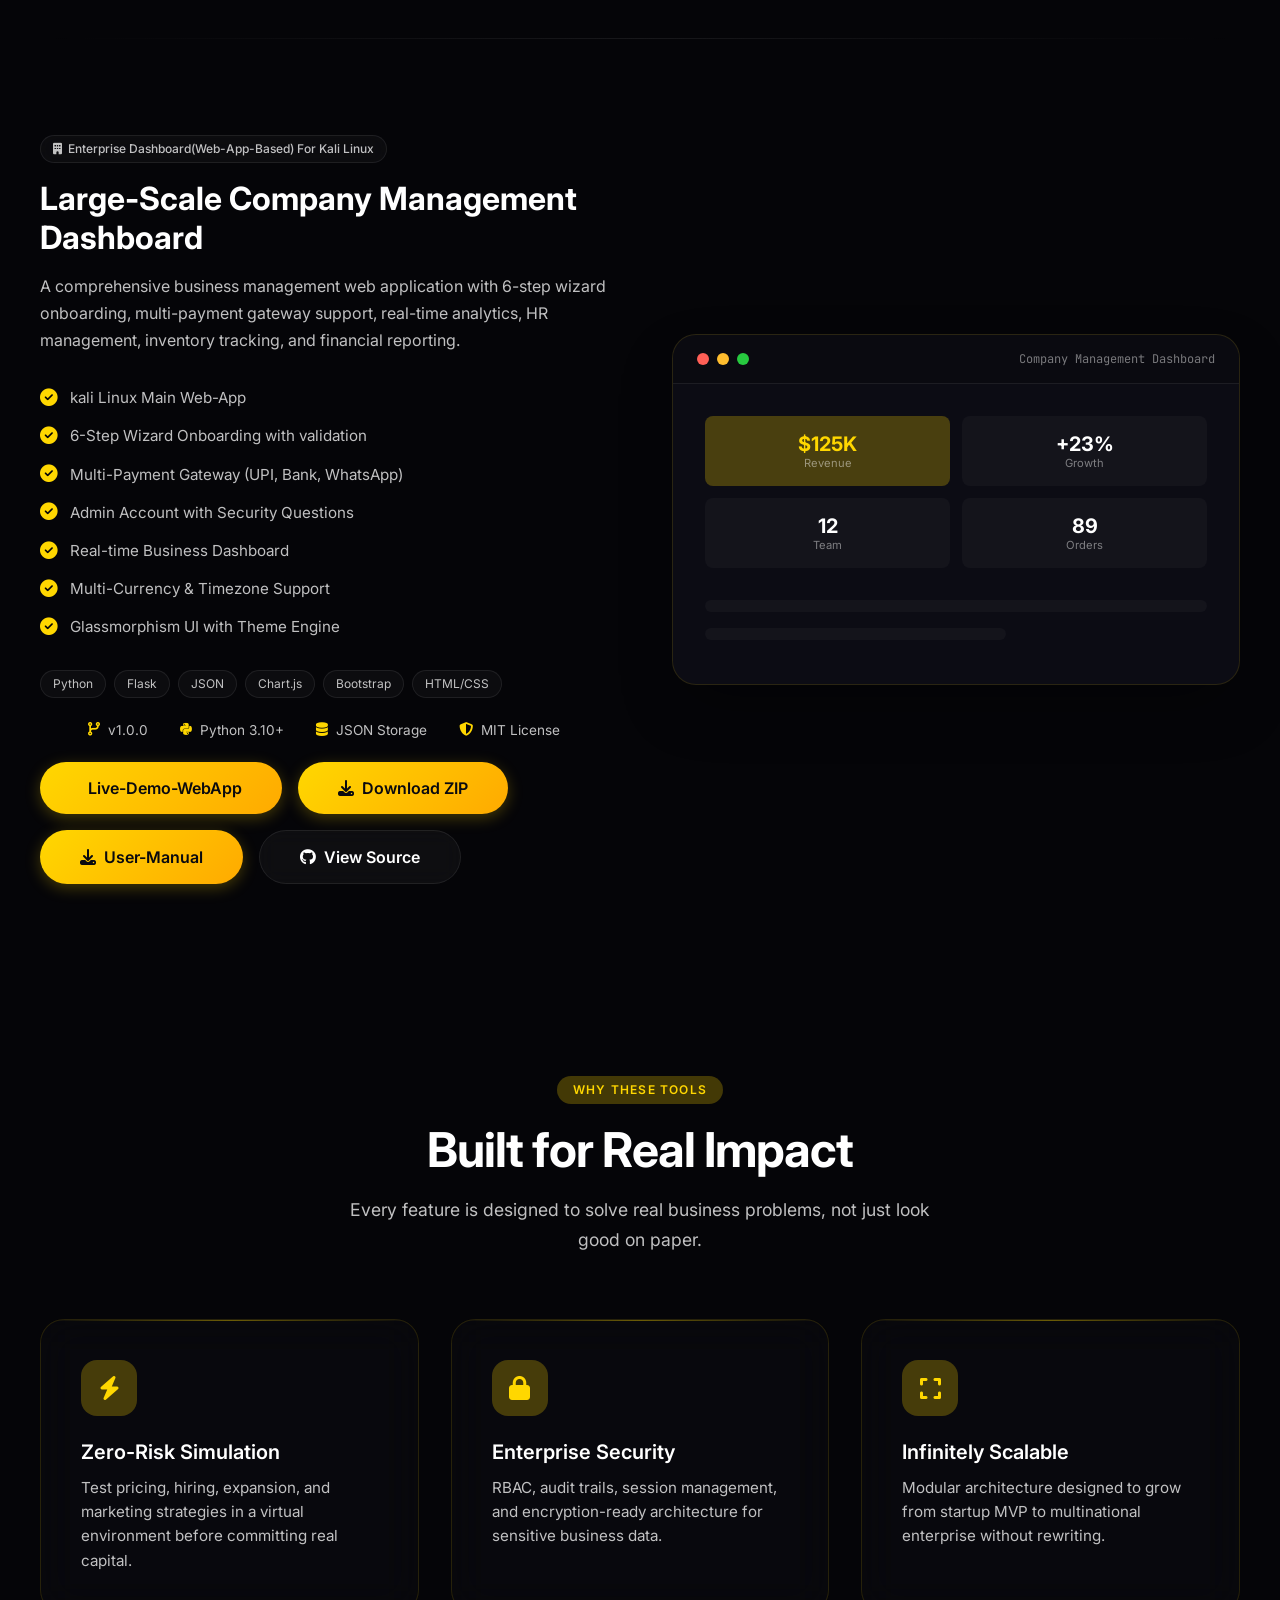
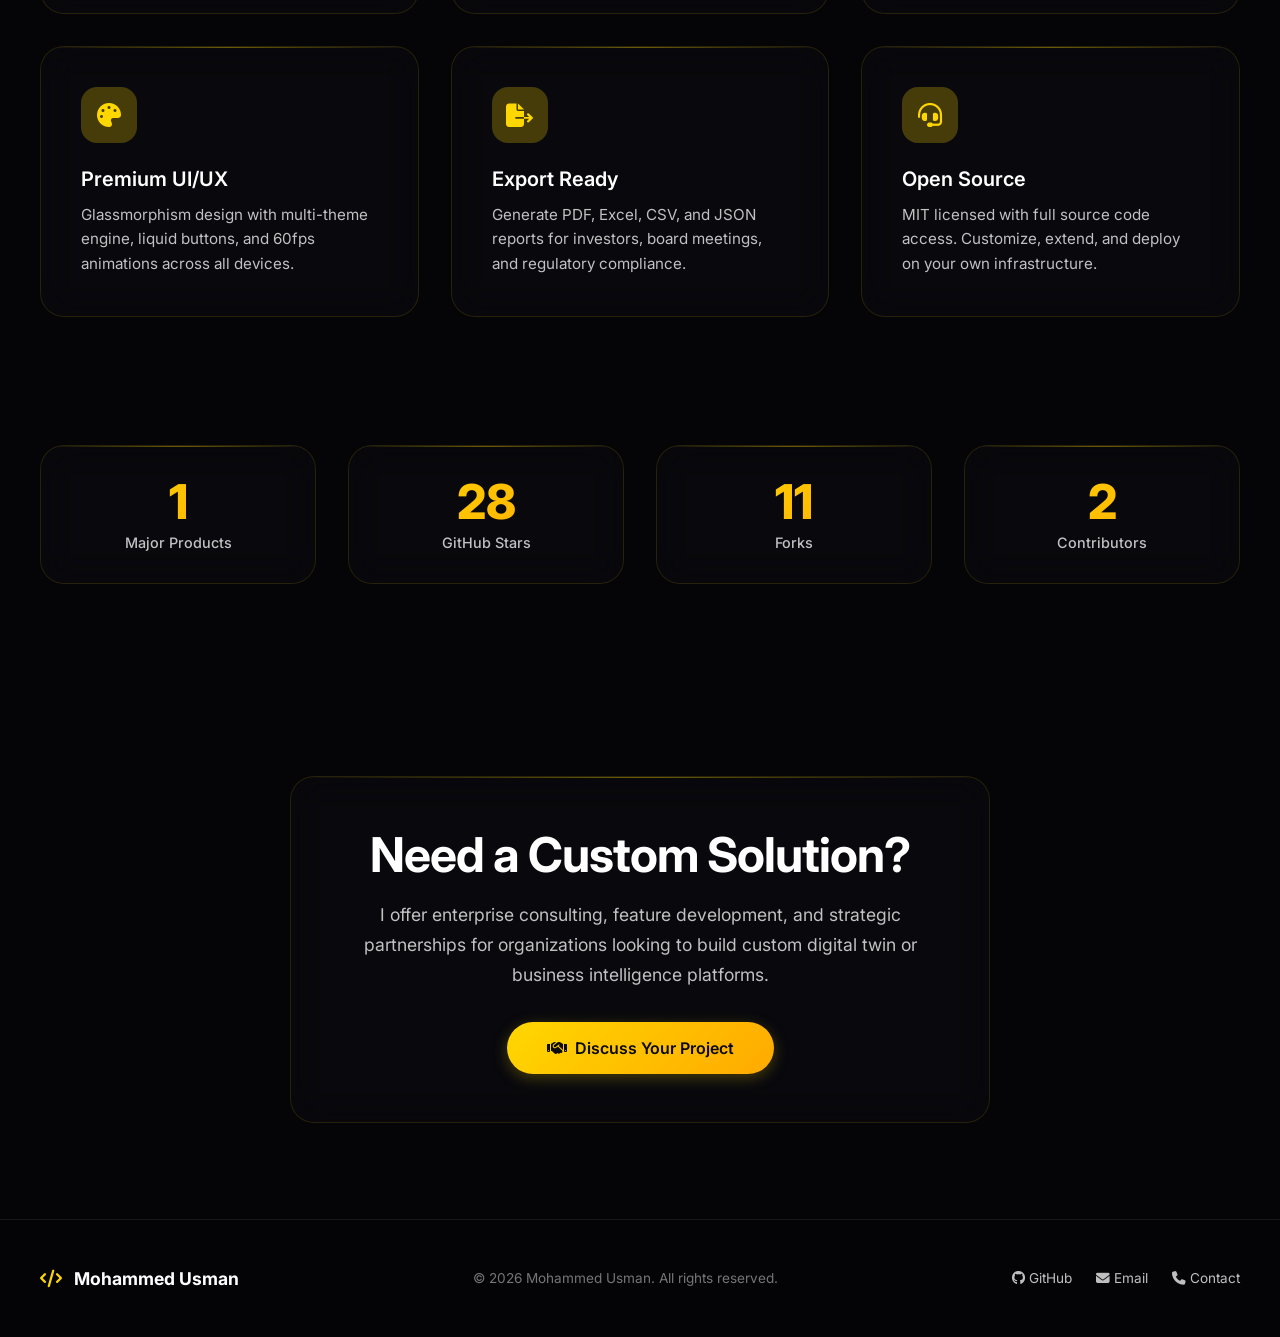
==== commit d9f5a8f3: "Update demo links in software.html" ====
--- a/software.html
+++ b/software.html
@@ -177,7 +177,7 @@
             </div>
 
             <div style="display: flex; gap: 1rem; margin-top: 1.5rem; flex-wrap: wrap;">
-              <a href="http://13.60.86.189:5000" class="btn btn-primary btn-lg btn-liquid btn-download" download>
+              <a href="https://businesssimulator.duckdns.org" class="btn btn-primary btn-lg btn-liquid btn-download" download>
                 <i class=""></i>
                 Live-Dimo-WebApp
               </a>
@@ -284,7 +284,7 @@
             </div>
 
             <div style="display: flex; gap: 1rem; margin-top: 1.5rem; flex-wrap: wrap;">
-              <a href="http://13.60.86.189:5000" class="btn btn-primary btn-lg btn-liquid btn-download" download>
+              <a href="https://businesssimulator.duckdns.org" class="btn btn-primary btn-lg btn-liquid btn-download" download>
                 <i class=""></i>
                 Live-Demo-WebApp
               </a>
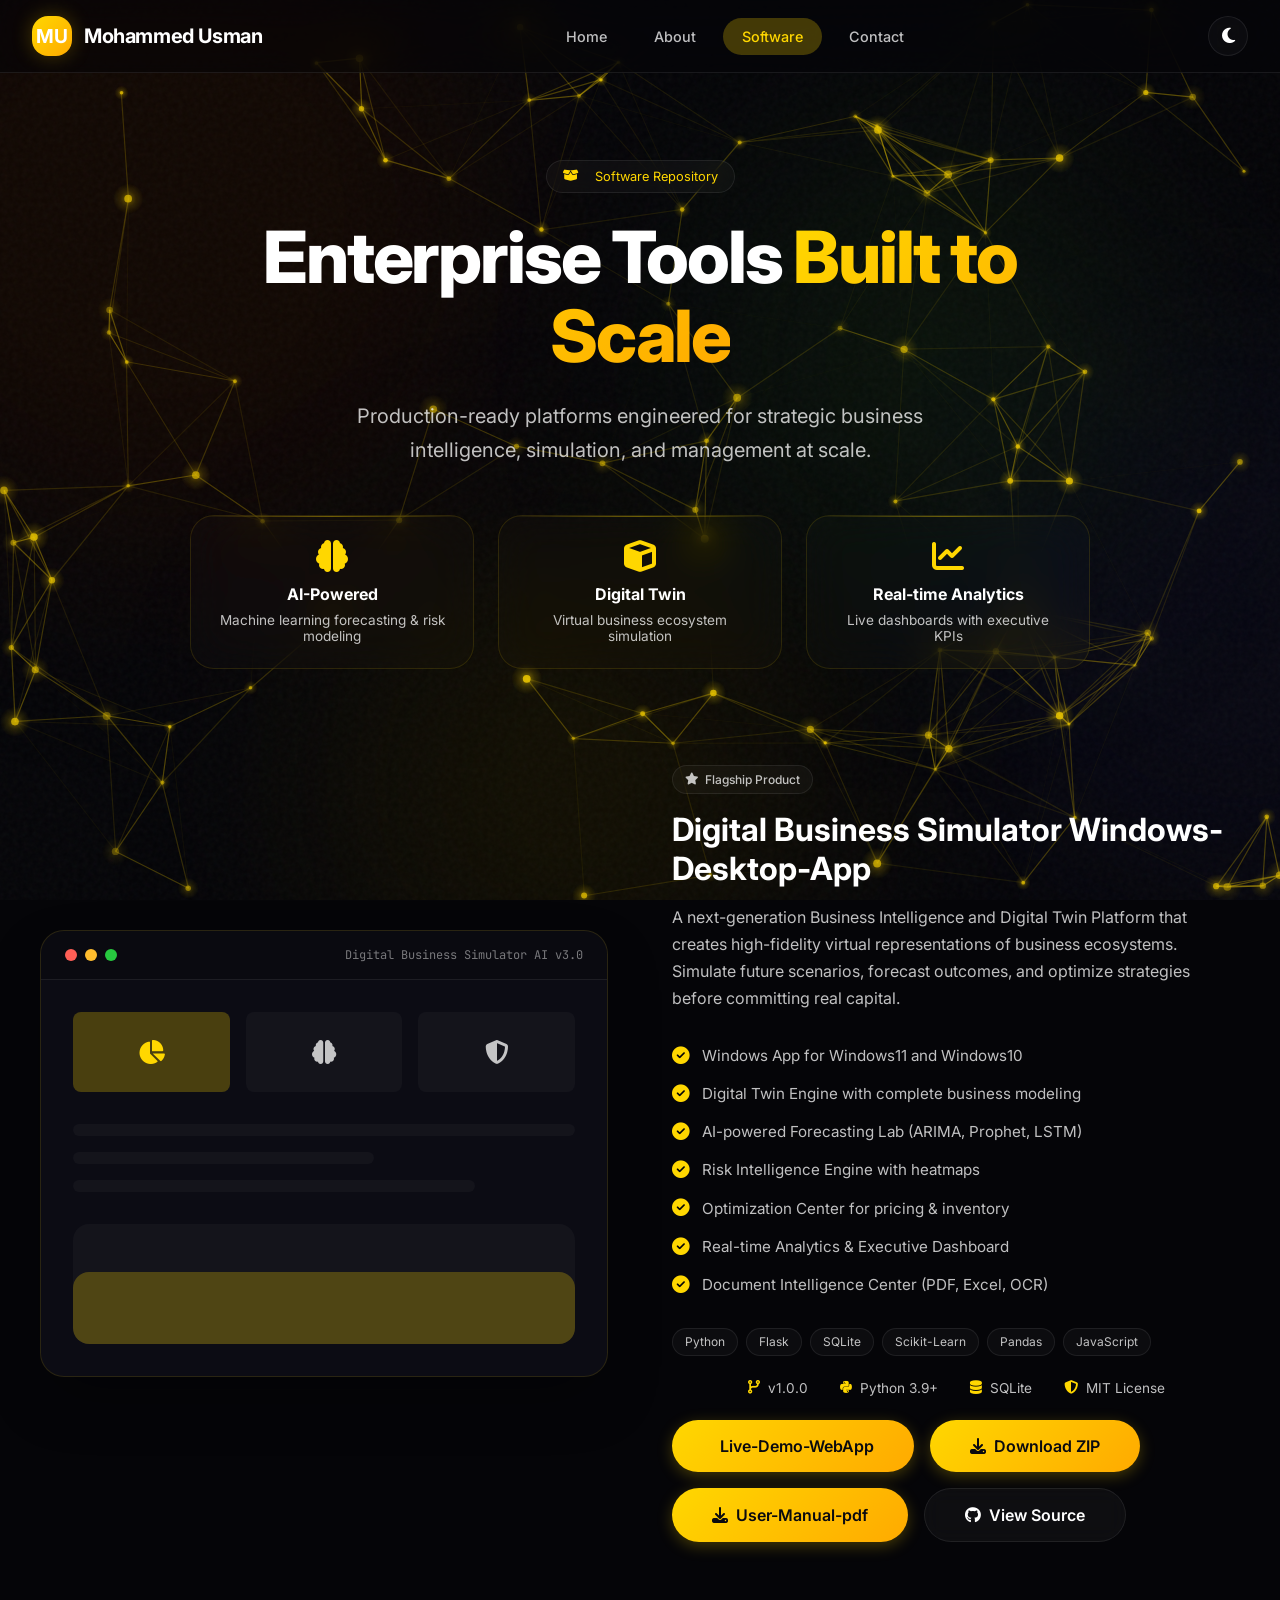
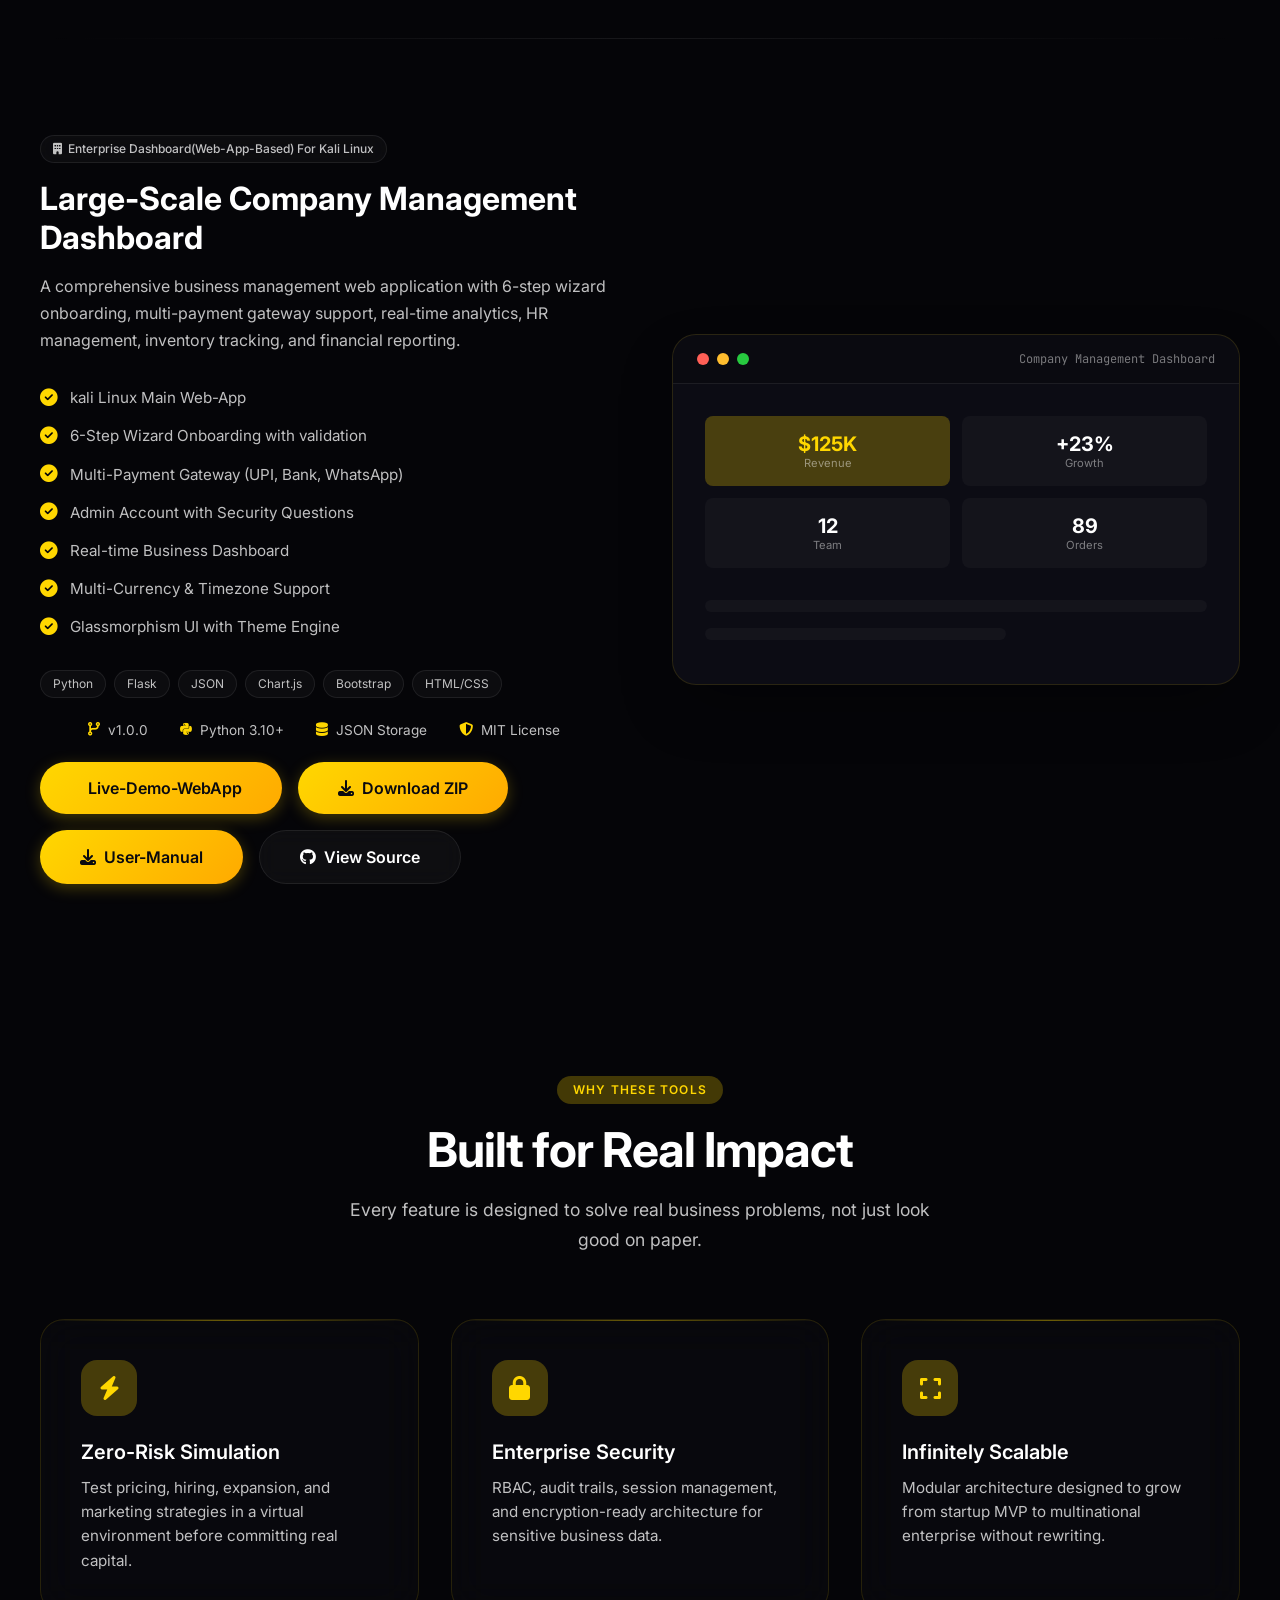
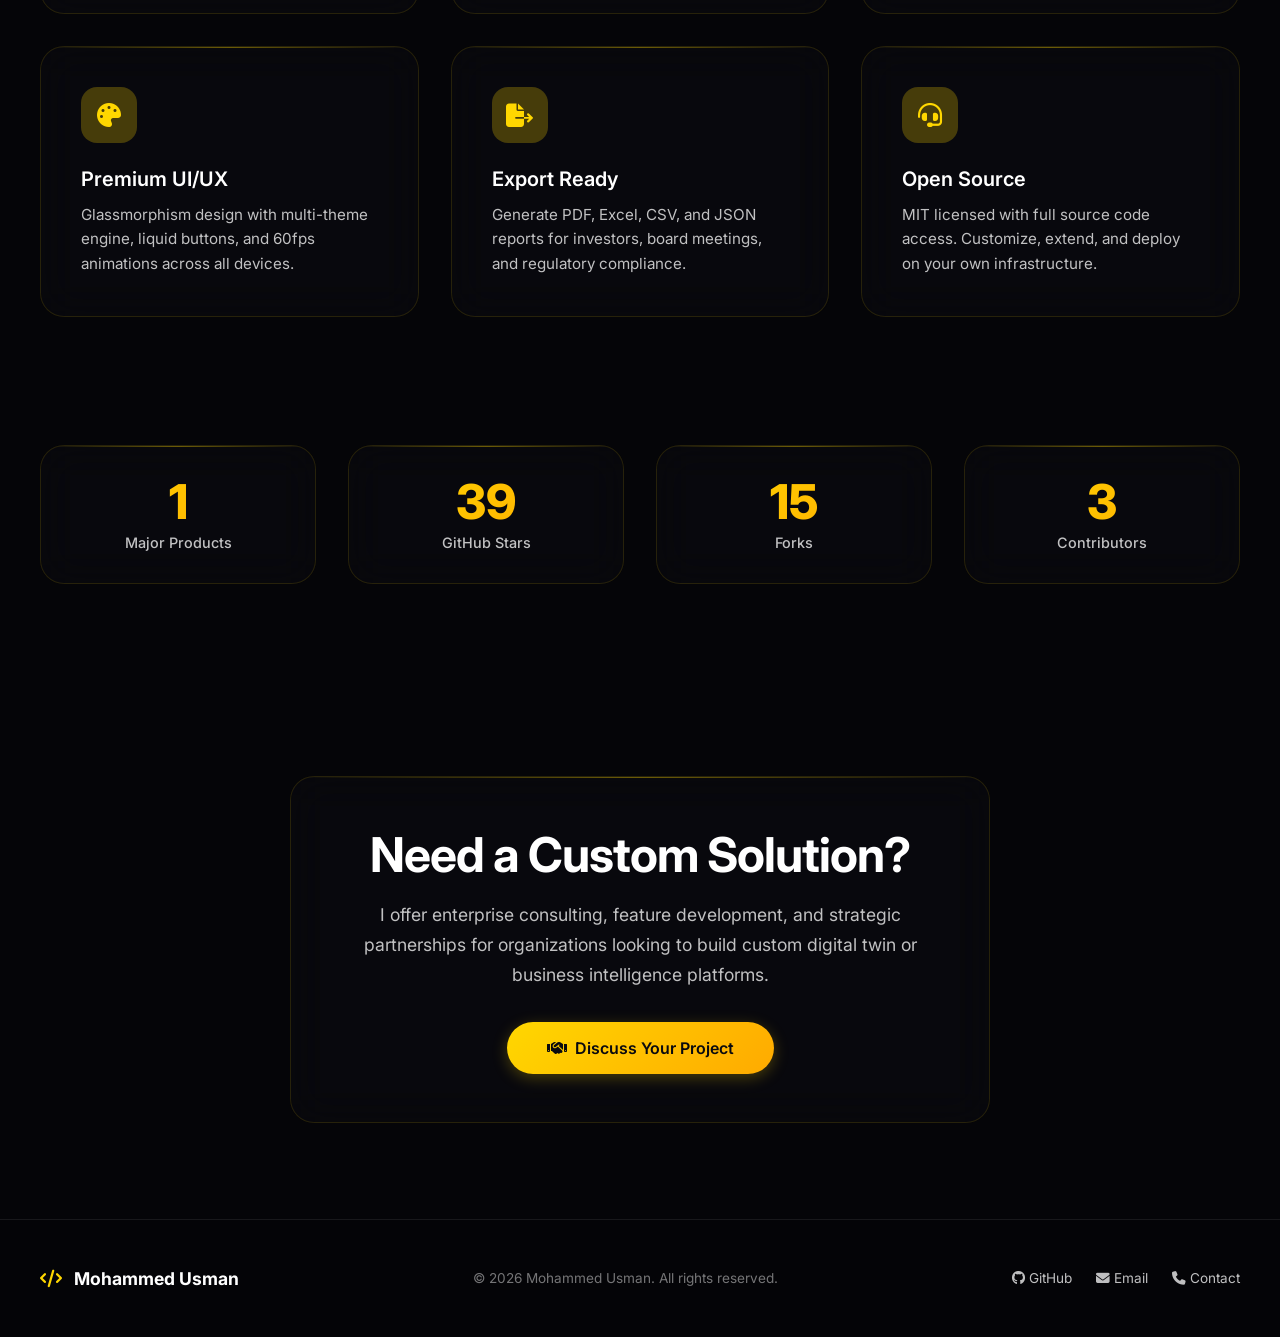
==== commit 58ec923e: "Correct spelling of 'Live-Demo-WebApp'" ====
--- a/software.html
+++ b/software.html
@@ -179,7 +179,7 @@
             <div style="display: flex; gap: 1rem; margin-top: 1.5rem; flex-wrap: wrap;">
               <a href="https://businesssimulator.duckdns.org" class="btn btn-primary btn-lg btn-liquid btn-download" download>
                 <i class=""></i>
-                Live-Dimo-WebApp
+                Live-Demo-WebApp
               </a>
               <a href="https://download941.mediafire.com/vrno9qqlx5jgaWGVirqo36tskDjAd0CPe-5ShLFzaN5mn-yer2VQeZQ-_HHfaGPJb_ZITHaUtGchwj0JeQ4sxwfKyT-zZY3ueKRDbCWGyyHKR0e9IZcwwCM8B-WruLvh2SFfOAU8LPaAIJUbBgrbGxj8KbAacS9U7Atdri2pXaI/5xj0hudh25ij792/Business-Simulator-Main.zip" class="btn btn-primary btn-lg btn-liquid btn-download" download>
                 <i class="fas fa-download"></i>
